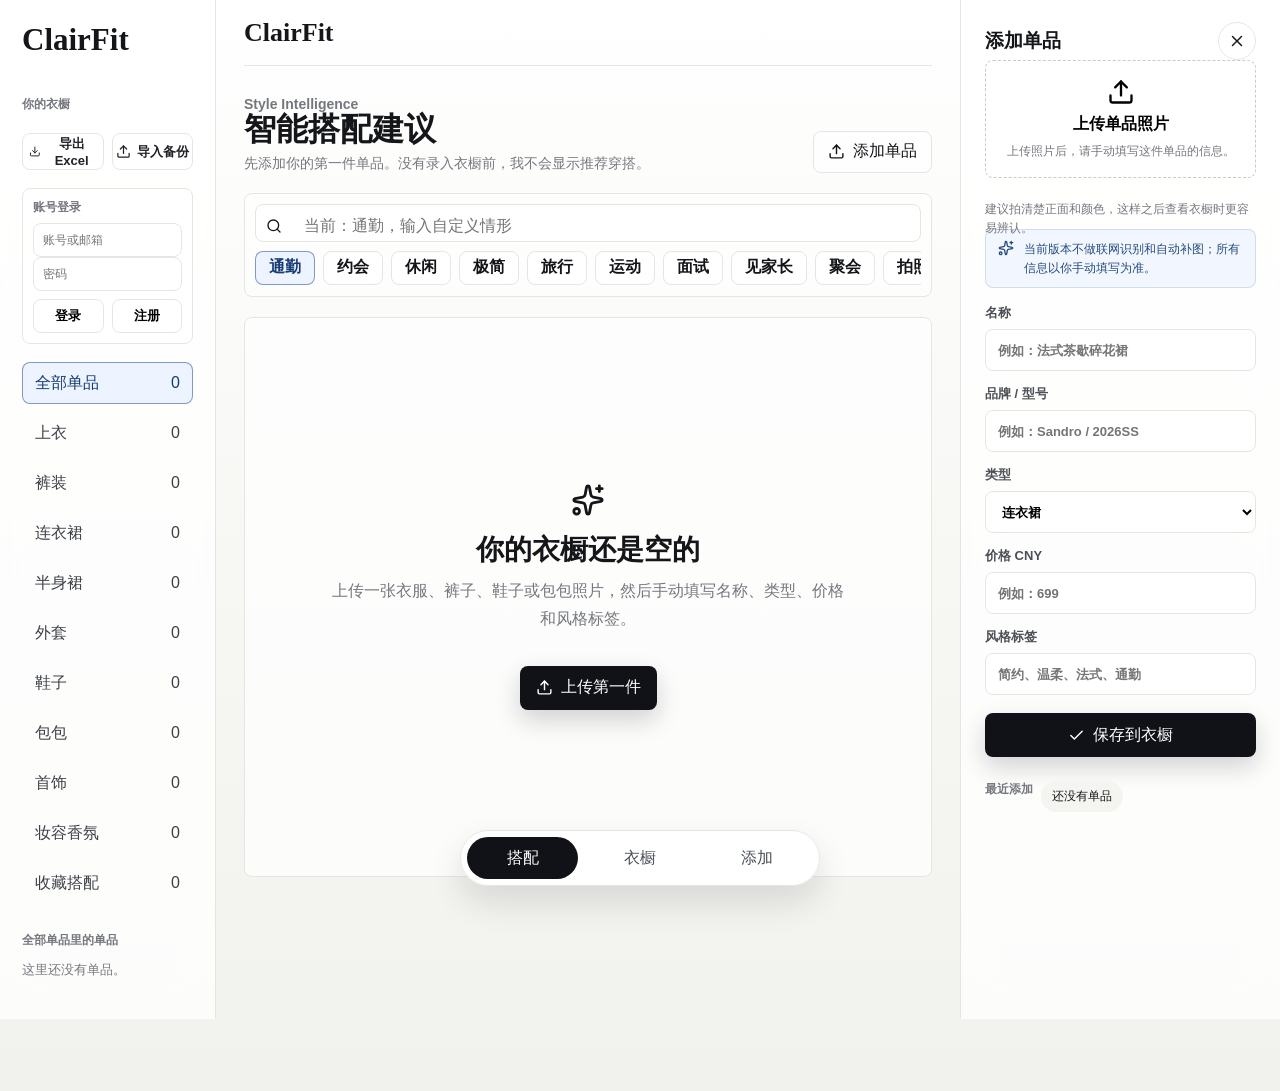
==== index.html @ d9476f13 "Add files via upload" ====
<!doctype html>
<html lang="zh-CN">
  <head>
    <meta charset="UTF-8" />
    <meta name="viewport" content="width=device-width, initial-scale=1.0" />
    <title>ClairFit</title>
    <meta name="theme-color" content="#f7f5ef" />
    <meta name="apple-mobile-web-app-capable" content="yes" />
    <meta name="apple-mobile-web-app-title" content="ClairFit" />
    <meta name="apple-mobile-web-app-status-bar-style" content="default" />
    <link rel="manifest" href="./manifest.webmanifest" />
    <link rel="icon" href="./icons/icon.svg" type="image/svg+xml" />
    <link rel="apple-touch-icon" href="./icons/icon-180.png" />
    <script type="module" crossorigin src="./assets/index-IvFGtrKN.js"></script>
    <link rel="stylesheet" crossorigin href="./assets/index-Bet22XBQ.css">
  </head>
  <body>
    <div id="root"></div>
  </body>
</html>
---- assets/index-Bet22XBQ.css ----
:root{color:#151619;background:#f7f7f5;font-family:-apple-system,BlinkMacSystemFont,SF Pro Display,Segoe UI,Microsoft YaHei,sans-serif;--line: #e6e6e1;--muted: #74777d;--soft: #f4f4f1;--ink: #141519;--green: #188f5a;--gold: #a4783f;--blue: #315f9f}*{box-sizing:border-box}body{margin:0;min-width:320px;min-height:100vh;-webkit-font-smoothing:antialiased}button,input,select{font:inherit}button{cursor:pointer}.app-shell{min-height:100vh;display:grid;grid-template-columns:216px minmax(720px,1fr) 320px;background:linear-gradient(180deg,#fff,#f7f7f4 52%,#f1f1ed);padding-bottom:72px}.app-shell.drawer-collapsed{grid-template-columns:216px minmax(720px,1fr) 320px}.mobile-nav{position:fixed;left:50%;bottom:14px;z-index:30;width:min(360px,calc(100vw - 24px));transform:translate(-50%);display:grid;grid-template-columns:repeat(3,1fr);gap:6px;padding:6px;border:1px solid var(--line);border-radius:999px;background:#ffffffeb;-webkit-backdrop-filter:blur(18px);backdrop-filter:blur(18px);box-shadow:0 16px 34px #1112181f}.mobile-nav button{height:42px;border:0;border-radius:999px;background:transparent;color:#4b515a}.mobile-nav button.active{background:#111218;color:#fff}.sidebar,.drawer{background:#ffffffc7;-webkit-backdrop-filter:blur(18px);backdrop-filter:blur(18px);border-color:var(--line);border-style:solid}.sidebar{border-width:0 1px 0 0;padding:22px 22px 24px}.drawer{border-width:0 0 0 1px;padding:22px 24px}.brand{font-family:Georgia,Times New Roman,serif;font-size:31px;font-weight:700;margin-bottom:38px}.compact-brand{margin-bottom:0;font-size:26px}section{margin-bottom:28px}.section-label,.eyebrow{color:var(--muted);font-size:12px;font-weight:700;letter-spacing:0;margin:0 0 12px}.preset-list,.filters,.closet-nav{display:grid;gap:8px}.preset,.filter-row,.category,.topnav,.toolbar button,.icon-button,.panel-title button,.lock-list button,.tabs button,.drawer-head button{border:1px solid var(--line);background:#ffffffb8;color:var(--ink)}.preset,.filter-row,.category{height:42px;border-radius:8px;padding:0 12px;display:flex;align-items:center;justify-content:space-between}.preset{justify-content:flex-start;gap:10px}.preset.active,.category.active{border-color:#315f9f99;background:#eef4ff;color:#173b72}.primary-action,.dark,.save-button{border:0;border-radius:8px;background:#111218;color:#fff;min-height:44px;padding:0 16px;display:inline-flex;align-items:center;justify-content:center;gap:8px;box-shadow:0 10px 24px #1112182e}.primary-action{width:100%;margin-top:12px}.ghost-action{height:40px;border:1px dashed #c7c9cd;border-radius:8px;background:#ffffff85;color:#4b515a}.category{border-color:transparent;background:transparent;color:#3d4147}.workspace{padding:0 28px 30px;overflow:hidden}.topbar{height:66px;display:flex;align-items:center;justify-content:space-between;border-bottom:1px solid var(--line)}.topbar.no-top-nav{justify-content:space-between}.topbar nav,.top-actions,.toolbar,.tag-row,.lock-list,.tabs{display:flex;align-items:center;gap:10px}.topnav{height:42px;padding:0 16px;border-radius:999px;display:inline-flex;align-items:center;gap:8px}.topnav.active{border-color:#1f2025;background:#1f2025;color:#fff}.icon-button,.drawer-head button{width:38px;height:38px;border-radius:50%;display:grid;place-items:center}.profile{width:34px;height:34px;border-radius:50%;background:linear-gradient(135deg,#101216,#785846);color:#fff;display:grid;place-items:center;font-weight:700}.title-row{display:flex;align-items:end;justify-content:space-between;gap:24px;padding:30px 0 20px}.title-row h1{font-size:32px;line-height:1.08;margin:0 0 8px}.title-row p{color:var(--muted);margin:0;font-size:14px}.empty-note{min-height:44px;margin:0 0 16px;padding:0 14px;border:1px solid rgba(49,95,159,.18);border-radius:8px;background:#f2f7ff;color:#254b7e;display:flex;align-items:center;gap:9px;font-size:14px}.empty-state{min-height:560px;margin:20px 0 0;border:1px solid var(--line);border-radius:8px;background:#ffffffbd;display:grid;place-items:center;align-content:center;text-align:center;padding:38px}.empty-state h2{margin:14px 0 8px;font-size:28px}.empty-state p{color:var(--muted);max-width:520px;line-height:1.7;margin:0}.empty-actions{display:flex;justify-content:center;gap:10px;margin-top:22px}.home-presets{margin:0 0 14px;border:1px solid var(--line);border-radius:8px;background:#ffffffad;padding:10px}.preset-picker{display:grid;gap:9px}.preset-search{height:38px;border:1px solid var(--line);border-radius:8px;background:#fff;display:grid;grid-template-columns:18px 1fr auto;align-items:center;gap:8px;padding:0 10px}.preset-search input{border:0;outline:0;min-width:0;font:inherit;background:transparent}.preset-search button{min-height:28px;border-radius:7px;padding:0 10px;color:#173b72;background:#eef4ff;border-color:#315f9f42}.preset-row{display:flex;gap:8px;overflow-x:auto;scrollbar-width:none;padding-bottom:1px}.preset-row::-webkit-scrollbar{display:none}.preset-chip{height:34px;flex:0 0 auto;border:1px solid var(--line);border-radius:8px;background:#ffffffe0;color:var(--ink);padding:0 13px;font-weight:700}.preset-chip.active{border-color:#315f9f99;background:#eef4ff;color:#173b72}.toolbar button,.panel-title button{min-height:42px;border-radius:8px;padding:0 14px;display:inline-flex;align-items:center;gap:8px}.hint-wrap{position:relative;display:inline-flex}.hint-wrap>span{position:absolute;left:50%;top:calc(100% + 8px);z-index:12;width:190px;transform:translate(-50%);border:1px solid var(--line);border-radius:8px;background:#fffffff5;box-shadow:0 16px 34px #1112181f;color:#4b515a;font-size:12px;line-height:1.45;padding:9px 10px;opacity:0;pointer-events:none;transition:opacity .16s ease}.hint-wrap:hover>span,.hint-wrap:focus-within>span{opacity:1}.button-tip{margin:10px 0 0;color:var(--muted);font-size:12px;line-height:1.55}.soft-active{border-color:#188f5a59!important;background:#ecf8f1!important;color:#1b6d46!important}.backup-actions{display:grid;grid-template-columns:1fr 1fr;gap:8px;margin-bottom:10px}.backup-actions button,.backup-actions label,.edit-action{min-height:36px;border:1px solid var(--line);border-radius:8px;background:#ffffffc7;display:inline-flex;align-items:center;justify-content:center;gap:6px;color:#202229;font-size:13px;font-weight:700}.backup-actions input{display:none}.backup-status{color:#1b6d46;font-size:12px;line-height:1.5;margin:0 0 10px}.cloud-sync{border:1px solid var(--line);border-radius:8px;background:#ffffffad;padding:10px;margin-bottom:10px}.cloud-sync p{color:var(--muted);font-size:12px;font-weight:700;margin:0 0 7px}.cloud-sync input{width:100%;min-width:0;height:34px;border:1px solid var(--line);border-radius:8px;background:#fff;padding:0 9px;font-size:12px}.cloud-sync div{display:grid;grid-template-columns:repeat(auto-fit,minmax(68px,1fr));gap:8px;margin-top:8px}.cloud-sync button{height:34px;border:1px solid var(--line);border-radius:8px;background:#fff;font-size:13px;font-weight:700}.compare-grid{display:grid;grid-template-columns:repeat(3,minmax(0,1fr));gap:16px;align-items:stretch}.mobile-outfit-stack{display:none}.outfit-card,.look-board,.weather-panel,.evidence-panel{border:1px solid var(--line);background:#ffffffb8;border-radius:8px}.outfit-card{padding:14px;min-height:0;transition:border-color .18s ease,transform .18s ease,box-shadow .18s ease}.outfit-card:hover{transform:translateY(-2px)}.outfit-card.selected{border-color:#188f5abf;box-shadow:0 22px 48px #188f5a1f}.card-head,.panel-title,.drawer-head,.metric>div{display:flex;justify-content:space-between;gap:12px}.card-head{align-items:flex-start}.rank{width:28px;height:28px;border-radius:50%;display:grid;place-items:center;background:#202229;color:#fff;font-weight:700}.card-head strong{display:block;font-size:15px}.card-head p,.score span,.metric span,.weather-items span,.evidence-list p,.upload-box span{color:var(--muted);font-size:12px}.score{text-align:right}.score b{color:var(--green);font-size:26px;display:block}.generated-look{min-height:214px;margin:14px 0;border-radius:8px;background:#fafaf8;display:grid;gap:8px;padding:8px}.generated-look.count-3{grid-template-columns:repeat(3,minmax(0,1fr))}.generated-look.count-4{grid-template-columns:repeat(2,minmax(0,1fr))}.generated-look.count-5{grid-template-columns:repeat(5,minmax(0,1fr));min-height:178px}.look-piece{min-width:0;border:0;background:#fff;border-radius:8px;padding:0;overflow:hidden;display:grid;grid-template-rows:1fr 28px;box-shadow:inset 0 0 0 1px #14161c0f}.look-image{min-height:0;display:grid;place-items:center}.look-image img{width:100%;height:100%;min-height:122px;object-fit:cover;margin:0}.look-name{min-width:0;display:block;padding:6px 7px 0;overflow:hidden;text-overflow:ellipsis;white-space:nowrap;font-size:11px;text-align:center;color:#4d5056}.compare-note{min-height:42px;display:-webkit-box;-webkit-line-clamp:2;-webkit-box-orient:vertical;overflow:hidden;color:var(--muted);font-size:12px;line-height:1.55;margin:0 0 10px}.outfit-total{color:#8f6b33;font-size:13px;font-weight:700;margin:-2px 0 10px}.missing-items,.logic-note{color:#777b82;font-size:12px;line-height:1.55;margin:-4px 0 10px}.missing-items{color:#9a5b21}.lock-list{flex-wrap:wrap}.lock-list button{height:28px;border-radius:999px;padding:0 9px;display:inline-flex;align-items:center;gap:5px;font-size:12px}.lock-list button.locked{color:#1b6d46;border-color:#188f5a59;background:#ecf8f1}.item-modal{position:fixed;top:0;right:0;bottom:0;left:0;z-index:60;display:grid;place-items:center;padding:18px;background:#14151957;-webkit-backdrop-filter:blur(12px);backdrop-filter:blur(12px)}.item-modal-card{position:relative;width:min(390px,100%);border:1px solid var(--line);border-radius:12px;background:#fffffff5;box-shadow:0 24px 60px #11121833;padding:16px}.modal-close{position:absolute;right:12px;top:10px;width:32px;height:32px;border:0;background:#f4f4f1e6;border-radius:50%;font-size:22px}.item-modal-card>img,.item-modal-card .detail-placeholder{width:100%;aspect-ratio:1.25 / 1;object-fit:cover;border-radius:8px;background:#f5f5f2}.item-modal-card h2{margin:12px 0}.analysis-grid{display:grid;grid-template-columns:minmax(0,1.6fr) minmax(230px,.8fr);gap:16px;margin-top:16px}.look-board,.weather-panel,.evidence-panel{padding:18px}.panel-title{align-items:flex-start}.panel-title.compact{align-items:center}.panel-title h2,.drawer h2{margin:0;font-size:19px}.panel-title p{color:var(--muted);max-width:680px;margin:8px 0 0;line-height:1.6}.panel-title>span{color:var(--gold);font-size:22px;font-weight:800}.tag-row{margin:16px 0;flex-wrap:wrap}.tag-row span,.saved span{background:var(--soft);border-radius:999px;padding:7px 11px;font-size:12px}.metrics{display:grid;grid-template-columns:repeat(2,minmax(0,1fr));gap:14px 24px}.metric b{color:var(--green)}progress{width:100%;height:7px;border:0;border-radius:999px;overflow:hidden}progress::-webkit-progress-bar{background:#ededeb}progress::-webkit-progress-value{background:linear-gradient(90deg,var(--green),#72c17c)}.weather-items{display:grid;gap:14px;margin-top:18px}.weather-items div{display:grid;grid-template-columns:38px 1fr;gap:5px 12px;align-items:center}.weather-items svg{grid-row:span 2}.drawer-head{align-items:center}.tabs{margin:22px 0;border-bottom:1px solid var(--line)}.tabs button{height:40px;border:0;border-bottom:2px solid transparent;background:transparent}.tabs .active{border-bottom-color:#111218;font-weight:700}.upload-box{width:100%;min-height:118px;border:1px dashed #c9cacd;border-radius:8px;background:#ffffff80;display:grid;place-items:center;gap:6px;padding:16px;margin-bottom:22px}.upload-box img{width:100%;max-height:132px;object-fit:cover;border-radius:8px}.file-input{display:none}.photo-tip{border:1px solid rgba(49,95,159,.18);border-radius:8px;background:#f2f7ff;color:#254b7e;display:grid;grid-template-columns:18px 1fr;gap:8px;padding:10px 12px;font-size:12px;line-height:1.55;margin:-8px 0 16px}.storage-warning{border:1px solid rgba(176,88,35,.22);border-radius:8px;background:#fff5ebdb;color:#8a4b18;font-size:12px;line-height:1.55;margin:-8px 0 16px;padding:10px 12px}form{display:grid;gap:14px}label{display:grid;gap:7px;color:#4d5056;font-size:13px;font-weight:700}input,select{height:42px;border:1px solid var(--line);border-radius:8px;background:#fff;padding:0 12px;outline:none}input:focus,select:focus{border-color:#315f9f8c;box-shadow:0 0 0 3px #315f9f14}.save-button{width:100%;margin-top:4px}.saved{margin-top:24px;display:flex;flex-wrap:wrap;gap:8px}.closet-preview{display:flex;flex-wrap:wrap;gap:8px}.closet-preview .section-label{flex-basis:100%}.closet-preview span{background:var(--soft);border-radius:999px;padding:7px 11px;font-size:12px}.closet-browser{margin-bottom:16px}.closet-items{display:grid;gap:8px}.closet-item{min-height:54px;border:1px solid var(--line);border-radius:8px;background:#ffffffa8;padding:7px;display:grid;grid-template-columns:40px 1fr;align-items:center;gap:9px;text-align:left;color:var(--ink)}.closet-item.active{border-color:#315f9f8c;background:#eef4ff;color:#173b72}.closet-item img,.item-placeholder{width:40px;height:40px;border-radius:8px}.closet-item img{object-fit:cover}.item-placeholder{display:grid;place-items:center;background:var(--soft);font-weight:700}.item-detail{border:1px solid var(--line);border-radius:8px;background:#ffffffb8;padding:12px}.item-detail img,.detail-placeholder{width:100%;aspect-ratio:1 / .72;border-radius:8px;object-fit:cover;background:var(--soft)}.favorite-preview{width:100%;min-height:150px;border-radius:8px;background:#fafaf8;display:grid;grid-template-columns:repeat(2,minmax(0,1fr));gap:8px;padding:8px}.favorite-preview img{width:100%;height:68px;aspect-ratio:auto;object-fit:cover;margin:0}.favorite-preview span{min-height:58px;border:1px solid var(--line);border-radius:8px;display:grid;place-items:center;padding:8px;text-align:center;color:#4d5056;font-size:12px}.outfit-detail dd{word-break:break-word}.detail-placeholder{display:grid;place-items:center;color:var(--muted)}.item-detail h2{margin:12px 0 10px;font-size:18px}.item-detail dl{display:grid;gap:9px;margin:0}.item-detail div{display:grid;gap:3px}.item-detail dt{color:var(--muted);font-size:12px}.item-detail dd{margin:0;color:var(--ink);font-size:13px;line-height:1.45}.danger-action{width:100%;min-height:40px;margin-top:14px;border:1px solid rgba(185,53,53,.22);border-radius:8px;background:#fff5f5;color:#9d2f2f;display:inline-flex;align-items:center;justify-content:center;gap:7px}.muted-copy{color:var(--muted);margin:0;font-size:13px}.floating-add{position:fixed;right:22px;bottom:22px;z-index:20;border:0;border-radius:999px;min-height:46px;padding:0 18px;background:#111218;color:#fff;display:inline-flex;align-items:center;gap:8px;box-shadow:0 16px 34px #11121838}@media(max-width:1180px){.app-shell{grid-template-columns:190px minmax(620px,1fr)}.drawer{grid-column:1 / -1;border-width:1px 0 0;display:grid;grid-template-columns:1fr 1fr;gap:18px 28px}}@media(max-width:820px){.app-shell{display:block;min-height:100vh;padding-bottom:78px}.sidebar,.workspace,.drawer{padding:18px}.mobile-panel{display:none}.mobile-panel.mobile-active{display:block}.brand{margin-bottom:22px}.compact-brand{font-size:25px;margin-bottom:0}.topbar,.title-row,.analysis-grid{display:block}.toolbar,.topbar nav,.top-actions{flex-wrap:wrap;margin-top:12px}.metrics,.evidence-list{grid-template-columns:1fr}.topbar{height:52px}.title-row{padding:16px 0 12px}.title-row h1{font-size:26px}.toolbar{gap:8px}.toolbar button{min-height:38px;padding:0 11px}.home-presets{padding:12px;margin-bottom:12px}.preset-search{height:42px;border-radius:999px}.preset-row{margin:0 -2px}.preset-chip{height:32px;border-radius:999px;font-size:13px}.compare-grid{display:none}.mobile-outfit-stack{position:relative;display:block;margin:8px 0 12px}.mobile-outfit-stack .outfit-card{position:relative;z-index:3;min-width:0}.stack-shadow{position:absolute;left:14px;right:14px;height:100%;border:1px solid var(--line);border-radius:8px;background:#ffffffa8}.stack-shadow-one{z-index:2;top:8px;transform:scale(.97)}.stack-shadow-two{z-index:1;top:16px;transform:scale(.94)}.generated-look{height:150px}.generated-look img{height:63px}.analysis-grid{margin-top:10px}.look-board{padding:14px}.weather-panel,.panel-title p{display:none}.tag-row{margin:10px 0}.metrics{gap:9px}.empty-state{min-height:300px;padding:18px;align-content:center}.empty-state h2{font-size:23px;margin:10px 0 6px}.empty-state p{display:-webkit-box;-webkit-line-clamp:3;-webkit-box-orient:vertical;overflow:hidden;line-height:1.55}.empty-actions{width:100%;display:flex;justify-content:center;margin-top:16px}.empty-actions .primary-action{width:min(210px,100%);min-width:0;white-space:nowrap;justify-content:center}.weather-panel,.evidence-panel{margin-top:14px}.drawer{border-width:0;min-height:calc(100vh - 78px)}.mobile-nav{position:fixed;left:12px;right:12px;bottom:12px;width:auto;transform:none}.floating-add{display:none}}
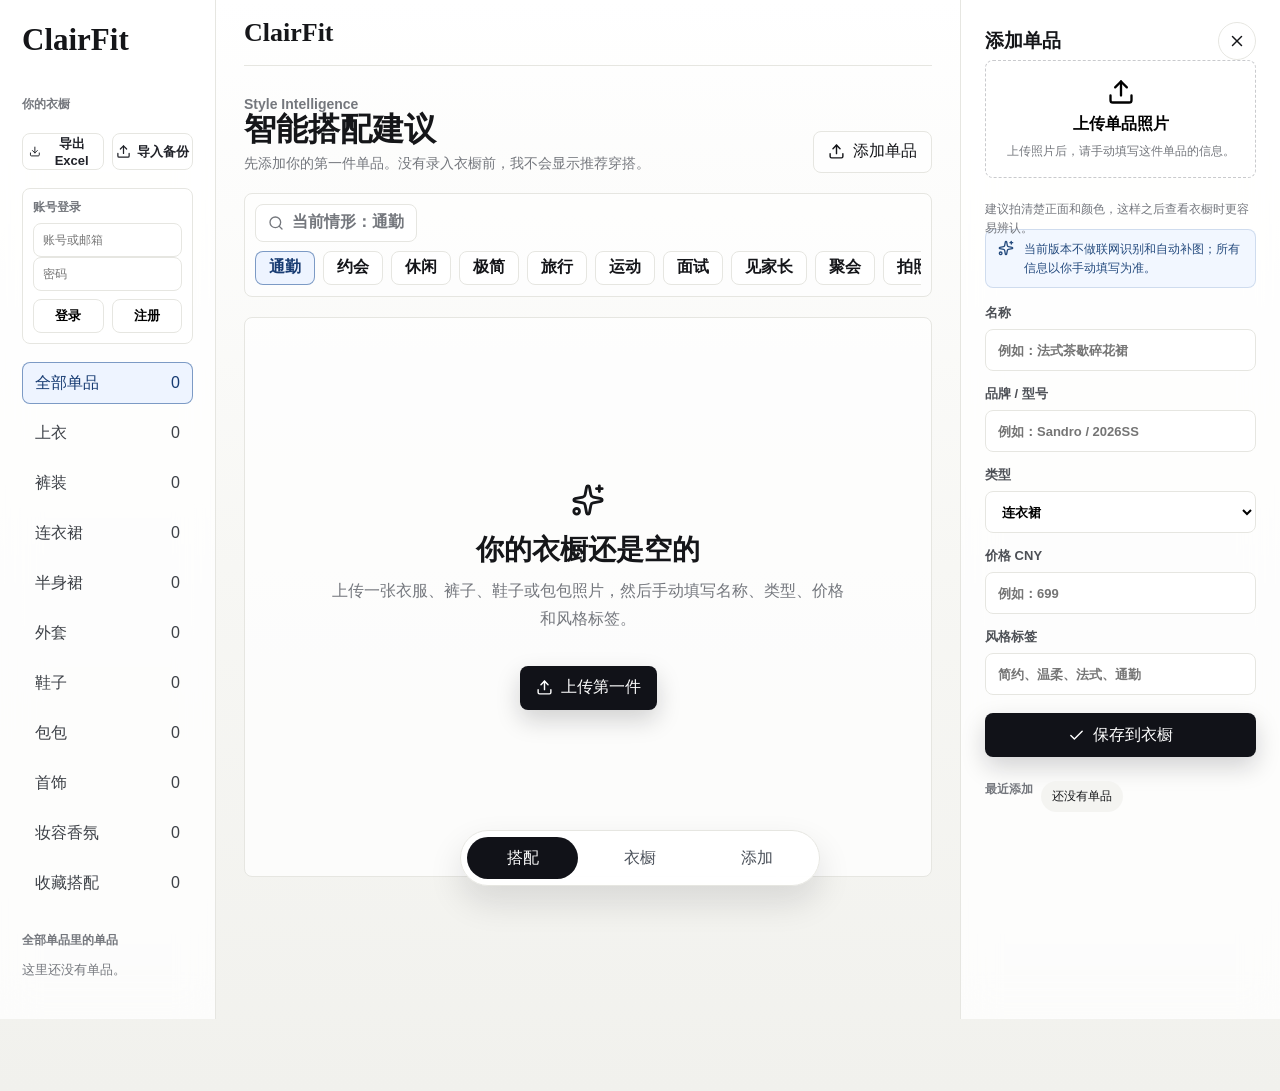
==== commit 4887260c: "Add files via upload" ====
--- a/index.html
+++ b/index.html
@@ -11,8 +11,8 @@
     <link rel="manifest" href="./manifest.webmanifest" />
     <link rel="icon" href="./icons/icon.svg" type="image/svg+xml" />
     <link rel="apple-touch-icon" href="./icons/icon-180.png" />
-    <script type="module" crossorigin src="./assets/index-IvFGtrKN.js"></script>
-    <link rel="stylesheet" crossorigin href="./assets/index-Bet22XBQ.css">
+    <script type="module" crossorigin src="./assets/index-DW06o4tp.js"></script>
+    <link rel="stylesheet" crossorigin href="./assets/index-BBB519dL.css">
   </head>
   <body>
     <div id="root"></div>
--- a/assets/index-BBB519dL.css
+++ b/assets/index-BBB519dL.css
@@ -0,0 +1 @@
+:root{color:#151619;background:#f7f7f5;font-family:-apple-system,BlinkMacSystemFont,SF Pro Display,Segoe UI,Microsoft YaHei,sans-serif;--line: #e6e6e1;--muted: #74777d;--soft: #f4f4f1;--ink: #141519;--green: #188f5a;--gold: #a4783f;--blue: #315f9f}*{box-sizing:border-box}body{margin:0;min-width:320px;min-height:100vh;-webkit-font-smoothing:antialiased}button,input,select{font:inherit}button{cursor:pointer}.app-shell{min-height:100vh;display:grid;grid-template-columns:216px minmax(720px,1fr) 320px;background:linear-gradient(180deg,#fff,#f7f7f4 52%,#f1f1ed);padding-bottom:72px}.app-shell.drawer-collapsed{grid-template-columns:216px minmax(720px,1fr) 320px}.mobile-nav{position:fixed;left:50%;bottom:14px;z-index:30;width:min(360px,calc(100vw - 24px));transform:translate(-50%);display:grid;grid-template-columns:repeat(3,1fr);gap:6px;padding:6px;border:1px solid var(--line);border-radius:999px;background:#ffffffeb;-webkit-backdrop-filter:blur(18px);backdrop-filter:blur(18px);box-shadow:0 16px 34px #1112181f}.mobile-nav button{height:42px;border:0;border-radius:999px;background:transparent;color:#4b515a}.mobile-nav button.active{background:#111218;color:#fff}.sidebar,.drawer{background:#ffffffc7;-webkit-backdrop-filter:blur(18px);backdrop-filter:blur(18px);border-color:var(--line);border-style:solid}.sidebar{border-width:0 1px 0 0;padding:22px 22px 24px}.drawer{border-width:0 0 0 1px;padding:22px 24px}.brand{font-family:Georgia,Times New Roman,serif;font-size:31px;font-weight:700;margin-bottom:38px}.compact-brand{margin-bottom:0;font-size:26px}section{margin-bottom:28px}.section-label,.eyebrow{color:var(--muted);font-size:12px;font-weight:700;letter-spacing:0;margin:0 0 12px}.preset-list,.filters,.closet-nav{display:grid;gap:8px}.preset,.filter-row,.category,.topnav,.toolbar button,.icon-button,.panel-title button,.lock-list button,.tabs button,.drawer-head button{border:1px solid var(--line);background:#ffffffb8;color:var(--ink)}.preset,.filter-row,.category{height:42px;border-radius:8px;padding:0 12px;display:flex;align-items:center;justify-content:space-between}.preset{justify-content:flex-start;gap:10px}.preset.active,.category.active{border-color:#315f9f99;background:#eef4ff;color:#173b72}.primary-action,.dark,.save-button{border:0;border-radius:8px;background:#111218;color:#fff;min-height:44px;padding:0 16px;display:inline-flex;align-items:center;justify-content:center;gap:8px;box-shadow:0 10px 24px #1112182e}.primary-action{width:100%;margin-top:12px}.ghost-action{height:40px;border:1px dashed #c7c9cd;border-radius:8px;background:#ffffff85;color:#4b515a}.category{border-color:transparent;background:transparent;color:#3d4147}.workspace{padding:0 28px 30px;overflow:hidden}.topbar{height:66px;display:flex;align-items:center;justify-content:space-between;border-bottom:1px solid var(--line)}.topbar.no-top-nav{justify-content:space-between}.topbar nav,.top-actions,.toolbar,.tag-row,.lock-list,.tabs{display:flex;align-items:center;gap:10px}.topnav{height:42px;padding:0 16px;border-radius:999px;display:inline-flex;align-items:center;gap:8px}.topnav.active{border-color:#1f2025;background:#1f2025;color:#fff}.icon-button,.drawer-head button{width:38px;height:38px;border-radius:50%;display:grid;place-items:center}.profile{width:34px;height:34px;border-radius:50%;background:linear-gradient(135deg,#101216,#785846);color:#fff;display:grid;place-items:center;font-weight:700}.title-row{display:flex;align-items:end;justify-content:space-between;gap:24px;padding:30px 0 20px}.title-row h1{font-size:32px;line-height:1.08;margin:0 0 8px}.title-row p{color:var(--muted);margin:0;font-size:14px}.empty-note{min-height:44px;margin:0 0 16px;padding:0 14px;border:1px solid rgba(49,95,159,.18);border-radius:8px;background:#f2f7ff;color:#254b7e;display:flex;align-items:center;gap:9px;font-size:14px}.empty-state{min-height:560px;margin:20px 0 0;border:1px solid var(--line);border-radius:8px;background:#ffffffbd;display:grid;place-items:center;align-content:center;text-align:center;padding:38px}.empty-state h2{margin:14px 0 8px;font-size:28px}.empty-state p{color:var(--muted);max-width:520px;line-height:1.7;margin:0}.empty-actions{display:flex;justify-content:center;gap:10px;margin-top:22px}.home-presets{margin:0 0 14px;border:1px solid var(--line);border-radius:8px;background:#ffffffad;padding:10px}.preset-picker{display:grid;gap:9px}.preset-search{height:38px;border:1px solid var(--line);border-radius:8px;background:#fff;display:grid;grid-template-columns:18px 1fr auto;align-items:center;gap:8px;padding:0 10px}.preset-search input{border:0;outline:0;min-width:0;font:inherit;background:transparent}.preset-search button{min-height:28px;border-radius:7px;padding:0 10px;color:#173b72;background:#eef4ff;border-color:#315f9f42}.preset-summary{height:38px;border:1px solid var(--line);border-radius:8px;background:#fff;display:inline-flex;align-items:center;gap:8px;padding:0 12px;color:var(--muted);font-weight:700;width:fit-content}.preset-row{display:flex;gap:8px;overflow-x:auto;scrollbar-width:none;padding-bottom:1px}.preset-row::-webkit-scrollbar{display:none}.preset-chip{height:34px;flex:0 0 auto;border:1px solid var(--line);border-radius:8px;background:#ffffffe0;color:var(--ink);padding:0 13px;font-weight:700}.preset-chip.active{border-color:#315f9f99;background:#eef4ff;color:#173b72}.addon-picker{margin:0 0 14px;border:1px solid rgba(31,36,43,.1);border-radius:8px;background:#ffffffc2;padding:12px;display:grid;grid-template-columns:minmax(180px,1fr) auto;align-items:center;gap:12px}.addon-picker strong{display:block;font-size:15px}.addon-picker span{color:var(--muted);font-size:13px}.addon-row{display:flex;gap:8px;flex-wrap:wrap;justify-content:flex-end}.addon-chip{min-height:34px;border:1px solid var(--line);border-radius:999px;background:#fff;color:var(--ink);padding:0 13px;font-weight:700}.addon-chip.active{border-color:#1f85567a;background:#eef9f3;color:#16633d}.toolbar button,.panel-title button{min-height:42px;border-radius:8px;padding:0 14px;display:inline-flex;align-items:center;gap:8px}.hint-wrap{position:relative;display:inline-flex}.hint-wrap>span{position:absolute;left:50%;top:calc(100% + 8px);z-index:12;width:190px;transform:translate(-50%);border:1px solid var(--line);border-radius:8px;background:#fffffff5;box-shadow:0 16px 34px #1112181f;color:#4b515a;font-size:12px;line-height:1.45;padding:9px 10px;opacity:0;pointer-events:none;transition:opacity .16s ease}.hint-wrap:hover>span,.hint-wrap:focus-within>span{opacity:1}.button-tip{margin:10px 0 0;color:var(--muted);font-size:12px;line-height:1.55}.soft-active{border-color:#188f5a59!important;background:#ecf8f1!important;color:#1b6d46!important}.backup-actions{display:grid;grid-template-columns:1fr 1fr;gap:8px;margin-bottom:10px}.backup-actions button,.backup-actions label,.edit-action{min-height:36px;border:1px solid var(--line);border-radius:8px;background:#ffffffc7;display:inline-flex;align-items:center;justify-content:center;gap:6px;color:#202229;font-size:13px;font-weight:700}.backup-actions input{display:none}.backup-status{color:#1b6d46;font-size:12px;line-height:1.5;margin:0 0 10px}.cloud-sync{border:1px solid var(--line);border-radius:8px;background:#ffffffad;padding:10px;margin-bottom:10px}.cloud-sync p{color:var(--muted);font-size:12px;font-weight:700;margin:0 0 7px}.cloud-sync input{width:100%;min-width:0;height:34px;border:1px solid var(--line);border-radius:8px;background:#fff;padding:0 9px;font-size:12px}.cloud-sync div{display:grid;grid-template-columns:repeat(auto-fit,minmax(68px,1fr));gap:8px;margin-top:8px}.cloud-sync button{height:34px;border:1px solid var(--line);border-radius:8px;background:#fff;font-size:13px;font-weight:700}.compare-grid{display:grid;grid-template-columns:repeat(3,minmax(0,1fr));gap:16px;align-items:stretch}.mobile-outfit-stack{display:none}.outfit-card,.look-board,.weather-panel,.evidence-panel{border:1px solid var(--line);background:#ffffffb8;border-radius:8px}.outfit-card{padding:14px;min-height:0;transition:border-color .18s ease,transform .18s ease,box-shadow .18s ease}.outfit-card:hover{transform:translateY(-2px)}.outfit-card.selected{border-color:#188f5abf;box-shadow:0 22px 48px #188f5a1f}.card-head,.panel-title,.drawer-head,.metric>div{display:flex;justify-content:space-between;gap:12px}.card-head{align-items:flex-start}.rank{width:28px;height:28px;border-radius:50%;display:grid;place-items:center;background:#202229;color:#fff;font-weight:700}.card-head strong{display:block;font-size:15px}.card-head p,.score span,.metric span,.weather-items span,.evidence-list p,.upload-box span{color:var(--muted);font-size:12px}.score{text-align:right}.score b{color:var(--green);font-size:26px;display:block}.generated-look{min-height:260px;margin:14px 0;border-radius:8px;background:#fafaf8;display:grid;grid-template-columns:minmax(0,1fr);gap:10px;padding:10px}.stacked-look.has-addons{grid-template-columns:minmax(0,1fr) 74px}.body-stack{display:grid;grid-template-rows:94px 94px 54px;gap:7px;align-items:stretch}.has-dress .body-stack{grid-template-rows:148px 40px 54px}.addon-stack{display:grid;gap:7px;align-content:center}.look-piece{min-width:0;border:0;background:#fff;border-radius:8px;padding:0;overflow:hidden;display:grid;grid-template-rows:minmax(0,1fr) 24px;box-shadow:inset 0 0 0 1px #14161c0f}.ghost-piece{opacity:0;pointer-events:none}.look-image{min-height:0;display:grid;place-items:center}.look-image img{width:auto;height:100%;max-width:100%;min-height:0;object-fit:contain;margin:0}.shoe-piece .look-image img{max-width:86%}.addon-piece{min-height:62px}.addon-piece .look-image img{max-width:88%}.look-name{min-width:0;display:block;padding:6px 7px 0;overflow:hidden;text-overflow:ellipsis;white-space:nowrap;font-size:11px;text-align:center;color:#4d5056}.compare-note{min-height:42px;display:-webkit-box;-webkit-line-clamp:2;-webkit-box-orient:vertical;overflow:hidden;color:var(--muted);font-size:12px;line-height:1.55;margin:0 0 10px}.outfit-total{color:#8f6b33;font-size:13px;font-weight:700;margin:-2px 0 10px}.missing-items,.logic-note{color:#777b82;font-size:12px;line-height:1.55;margin:-4px 0 10px}.missing-items{color:#9a5b21}.lock-list{flex-wrap:wrap}.lock-list button{height:28px;border-radius:999px;padding:0 9px;display:inline-flex;align-items:center;gap:5px;font-size:12px}.lock-list button.locked{color:#1b6d46;border-color:#188f5a59;background:#ecf8f1}.item-modal{position:fixed;top:0;right:0;bottom:0;left:0;z-index:60;display:grid;place-items:center;padding:18px;background:#14151957;-webkit-backdrop-filter:blur(12px);backdrop-filter:blur(12px)}.item-modal-card{position:relative;width:min(390px,100%);border:1px solid var(--line);border-radius:12px;background:#fffffff5;box-shadow:0 24px 60px #11121833;padding:16px}.modal-close{position:absolute;right:12px;top:10px;width:32px;height:32px;border:0;background:#f4f4f1e6;border-radius:50%;font-size:22px}.item-modal-card>img,.item-modal-card .detail-placeholder{width:100%;aspect-ratio:1.25 / 1;object-fit:cover;border-radius:8px;background:#f5f5f2}.item-modal-card h2{margin:12px 0}.analysis-grid{display:grid;grid-template-columns:minmax(0,1.6fr) minmax(230px,.8fr);gap:16px;margin-top:16px}.look-board,.weather-panel,.evidence-panel{padding:18px}.panel-title{align-items:flex-start}.panel-title.compact{align-items:center}.panel-title h2,.drawer h2{margin:0;font-size:19px}.panel-title p{color:var(--muted);max-width:680px;margin:8px 0 0;line-height:1.6}.panel-title>span{color:var(--gold);font-size:22px;font-weight:800}.tag-row{margin:16px 0;flex-wrap:wrap}.tag-row span,.saved span{background:var(--soft);border-radius:999px;padding:7px 11px;font-size:12px}.metrics{display:grid;grid-template-columns:repeat(2,minmax(0,1fr));gap:14px 24px}.metric b{color:var(--green)}progress{width:100%;height:7px;border:0;border-radius:999px;overflow:hidden}progress::-webkit-progress-bar{background:#ededeb}progress::-webkit-progress-value{background:linear-gradient(90deg,var(--green),#72c17c)}.weather-items{display:grid;gap:14px;margin-top:18px}.weather-items div{display:grid;grid-template-columns:38px 1fr;gap:5px 12px;align-items:center}.weather-items svg{grid-row:span 2}.drawer-head{align-items:center}.tabs{margin:22px 0;border-bottom:1px solid var(--line)}.tabs button{height:40px;border:0;border-bottom:2px solid transparent;background:transparent}.tabs .active{border-bottom-color:#111218;font-weight:700}.upload-box{width:100%;min-height:118px;border:1px dashed #c9cacd;border-radius:8px;background:#ffffff80;display:grid;place-items:center;gap:6px;padding:16px;margin-bottom:22px}.upload-box img{width:100%;max-height:132px;object-fit:cover;border-radius:8px}.file-input{display:none}.photo-tip{border:1px solid rgba(49,95,159,.18);border-radius:8px;background:#f2f7ff;color:#254b7e;display:grid;grid-template-columns:18px 1fr;gap:8px;padding:10px 12px;font-size:12px;line-height:1.55;margin:-8px 0 16px}.storage-warning{border:1px solid rgba(176,88,35,.22);border-radius:8px;background:#fff5ebdb;color:#8a4b18;font-size:12px;line-height:1.55;margin:-8px 0 16px;padding:10px 12px}form{display:grid;gap:14px}label{display:grid;gap:7px;color:#4d5056;font-size:13px;font-weight:700}input,select{height:42px;border:1px solid var(--line);border-radius:8px;background:#fff;padding:0 12px;outline:none}input:focus,select:focus{border-color:#315f9f8c;box-shadow:0 0 0 3px #315f9f14}.save-button{width:100%;margin-top:4px}.saved{margin-top:24px;display:flex;flex-wrap:wrap;gap:8px}.closet-preview{display:flex;flex-wrap:wrap;gap:8px}.closet-preview .section-label{flex-basis:100%}.closet-preview span{background:var(--soft);border-radius:999px;padding:7px 11px;font-size:12px}.closet-browser{margin-bottom:16px}.closet-items{display:grid;gap:8px}.closet-item{min-height:54px;border:1px solid var(--line);border-radius:8px;background:#ffffffa8;padding:7px;display:grid;grid-template-columns:40px 1fr;align-items:center;gap:9px;text-align:left;color:var(--ink)}.closet-item.active{border-color:#315f9f8c;background:#eef4ff;color:#173b72}.closet-item img,.item-placeholder{width:40px;height:40px;border-radius:8px}.closet-item img{object-fit:cover}.item-placeholder{display:grid;place-items:center;background:var(--soft);font-weight:700}.item-detail{border:1px solid var(--line);border-radius:8px;background:#ffffffb8;padding:12px}.item-detail img,.detail-placeholder{width:100%;aspect-ratio:1 / .72;border-radius:8px;object-fit:cover;background:var(--soft)}.favorite-preview{width:100%;min-height:150px;border-radius:8px;background:#fafaf8;display:grid;grid-template-columns:repeat(2,minmax(0,1fr));gap:8px;padding:8px}.favorite-preview img{width:100%;height:68px;aspect-ratio:auto;object-fit:cover;margin:0}.favorite-preview span{min-height:58px;border:1px solid var(--line);border-radius:8px;display:grid;place-items:center;padding:8px;text-align:center;color:#4d5056;font-size:12px}.outfit-detail dd{word-break:break-word}.detail-placeholder{display:grid;place-items:center;color:var(--muted)}.item-detail h2{margin:12px 0 10px;font-size:18px}.item-detail dl{display:grid;gap:9px;margin:0}.item-detail div{display:grid;gap:3px}.item-detail dt{color:var(--muted);font-size:12px}.item-detail dd{margin:0;color:var(--ink);font-size:13px;line-height:1.45}.danger-action{width:100%;min-height:40px;margin-top:14px;border:1px solid rgba(185,53,53,.22);border-radius:8px;background:#fff5f5;color:#9d2f2f;display:inline-flex;align-items:center;justify-content:center;gap:7px}.muted-copy{color:var(--muted);margin:0;font-size:13px}.floating-add{position:fixed;right:22px;bottom:22px;z-index:20;border:0;border-radius:999px;min-height:46px;padding:0 18px;background:#111218;color:#fff;display:inline-flex;align-items:center;gap:8px;box-shadow:0 16px 34px #11121838}@media(max-width:1180px){.app-shell{grid-template-columns:190px minmax(620px,1fr)}.drawer{grid-column:1 / -1;border-width:1px 0 0;display:grid;grid-template-columns:1fr 1fr;gap:18px 28px}}@media(max-width:820px){.app-shell{display:block;min-height:100vh;padding-bottom:78px}.sidebar,.workspace,.drawer{padding:18px}.mobile-panel{display:none}.mobile-panel.mobile-active{display:block}.brand{margin-bottom:22px}.compact-brand{font-size:25px;margin-bottom:0}.topbar,.title-row,.analysis-grid{display:block}.toolbar,.topbar nav,.top-actions{flex-wrap:wrap;margin-top:12px}.metrics,.evidence-list{grid-template-columns:1fr}.topbar{height:52px}.title-row{padding:16px 0 12px}.title-row h1{font-size:26px}.toolbar{gap:8px}.toolbar button{min-height:38px;padding:0 11px}.home-presets{padding:12px;margin-bottom:12px}.preset-search{height:42px;border-radius:999px}.preset-summary{height:36px;border-radius:999px;max-width:100%}.preset-row{margin:0 -2px}.preset-chip{height:32px;border-radius:999px;font-size:13px}.addon-picker{grid-template-columns:1fr;padding:11px;gap:10px}.addon-row{justify-content:flex-start;flex-wrap:nowrap;overflow-x:auto;scrollbar-width:none}.addon-row::-webkit-scrollbar{display:none}.addon-chip{flex:0 0 auto;min-height:32px;font-size:13px}.compare-grid{display:none}.mobile-outfit-stack{position:relative;display:block;margin:8px 0 12px}.mobile-outfit-stack .outfit-card{position:relative;z-index:3;min-width:0}.stack-shadow{position:absolute;left:14px;right:14px;height:100%;border:1px solid var(--line);border-radius:8px;background:#ffffffa8}.stack-shadow-one{z-index:2;top:8px;transform:scale(.97)}.stack-shadow-two{z-index:1;top:16px;transform:scale(.94)}.generated-look{min-height:292px}.stacked-look.has-addons{grid-template-columns:minmax(0,1fr) 62px}.body-stack{grid-template-rows:106px 106px 58px}.has-dress .body-stack{grid-template-rows:172px 40px 58px}.analysis-grid{margin-top:10px}.look-board{padding:14px}.weather-panel,.panel-title p{display:none}.tag-row{margin:10px 0}.metrics{gap:9px}.empty-state{min-height:300px;padding:18px;align-content:center}.empty-state h2{font-size:23px;margin:10px 0 6px}.empty-state p{display:-webkit-box;-webkit-line-clamp:3;-webkit-box-orient:vertical;overflow:hidden;line-height:1.55}.empty-actions{width:100%;display:flex;justify-content:center;margin-top:16px}.empty-actions .primary-action{width:min(210px,100%);min-width:0;white-space:nowrap;justify-content:center}.weather-panel,.evidence-panel{margin-top:14px}.drawer{border-width:0;min-height:calc(100vh - 78px)}.mobile-nav{position:fixed;left:12px;right:12px;bottom:12px;width:auto;transform:none}.floating-add{display:none}}
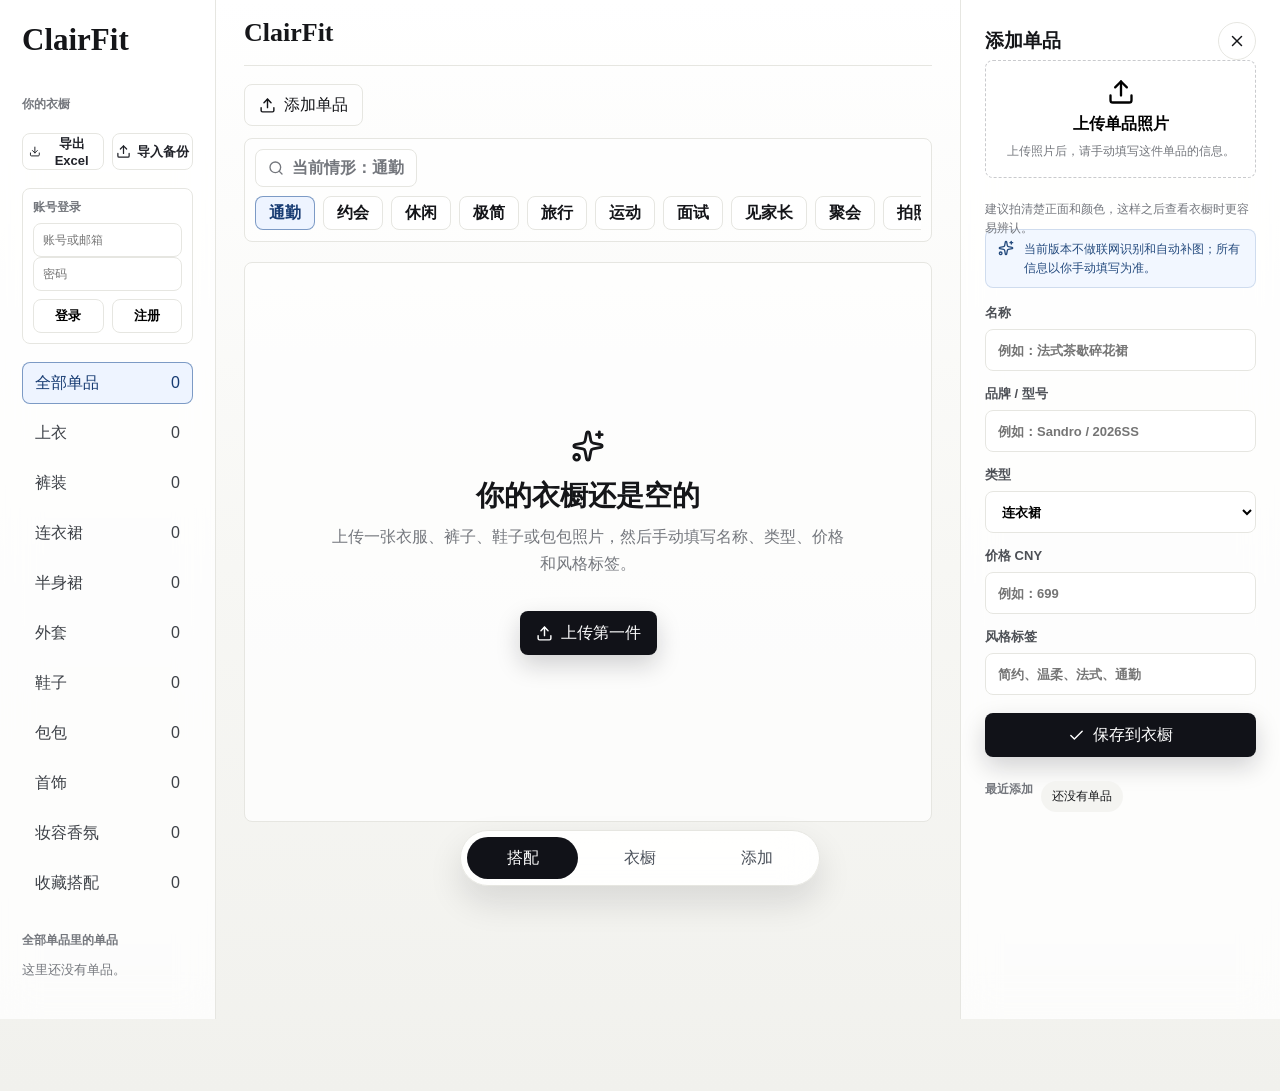
==== commit 3cc30630: "Add files via upload" ====
--- a/index.html
+++ b/index.html
@@ -11,8 +11,8 @@
     <link rel="manifest" href="./manifest.webmanifest" />
     <link rel="icon" href="./icons/icon.svg" type="image/svg+xml" />
     <link rel="apple-touch-icon" href="./icons/icon-180.png" />
-    <script type="module" crossorigin src="./assets/index-DW06o4tp.js"></script>
-    <link rel="stylesheet" crossorigin href="./assets/index-BBB519dL.css">
+    <script type="module" crossorigin src="./assets/index-CPKL1Pew.js"></script>
+    <link rel="stylesheet" crossorigin href="./assets/index-DYsBNLV6.css">
   </head>
   <body>
     <div id="root"></div>
--- a/assets/index-DYsBNLV6.css
+++ b/assets/index-DYsBNLV6.css
@@ -0,0 +1 @@
+:root{color:#151619;background:#f7f7f5;font-family:-apple-system,BlinkMacSystemFont,SF Pro Display,Segoe UI,Microsoft YaHei,sans-serif;--line: #e6e6e1;--muted: #74777d;--soft: #f4f4f1;--ink: #141519;--green: #188f5a;--gold: #a4783f;--blue: #315f9f}*{box-sizing:border-box}body{margin:0;min-width:320px;min-height:100vh;-webkit-font-smoothing:antialiased}button,input,select{font:inherit}button{cursor:pointer}.app-shell{min-height:100vh;display:grid;grid-template-columns:216px minmax(720px,1fr) 320px;background:linear-gradient(180deg,#fff,#f7f7f4 52%,#f1f1ed);padding-bottom:72px}.app-shell.drawer-collapsed{grid-template-columns:216px minmax(720px,1fr) 320px}.mobile-nav{position:fixed;left:50%;bottom:14px;z-index:30;width:min(360px,calc(100vw - 24px));transform:translate(-50%);display:grid;grid-template-columns:repeat(3,1fr);gap:6px;padding:6px;border:1px solid var(--line);border-radius:999px;background:#ffffffeb;-webkit-backdrop-filter:blur(18px);backdrop-filter:blur(18px);box-shadow:0 16px 34px #1112181f}.mobile-nav button{height:42px;border:0;border-radius:999px;background:transparent;color:#4b515a}.mobile-nav button.active{background:#111218;color:#fff}.sidebar,.drawer{background:#ffffffc7;-webkit-backdrop-filter:blur(18px);backdrop-filter:blur(18px);border-color:var(--line);border-style:solid}.sidebar{border-width:0 1px 0 0;padding:22px 22px 24px}.drawer{border-width:0 0 0 1px;padding:22px 24px}.brand{font-family:Georgia,Times New Roman,serif;font-size:31px;font-weight:700;margin-bottom:38px}.compact-brand{margin-bottom:0;font-size:26px}section{margin-bottom:28px}.section-label,.eyebrow{color:var(--muted);font-size:12px;font-weight:700;letter-spacing:0;margin:0 0 12px}.preset-list,.filters,.closet-nav{display:grid;gap:8px}.preset,.filter-row,.category,.topnav,.toolbar button,.icon-button,.panel-title button,.lock-list button,.tabs button,.drawer-head button{border:1px solid var(--line);background:#ffffffb8;color:var(--ink)}.preset,.filter-row,.category{height:42px;border-radius:8px;padding:0 12px;display:flex;align-items:center;justify-content:space-between}.preset{justify-content:flex-start;gap:10px}.preset.active,.category.active{border-color:#315f9f99;background:#eef4ff;color:#173b72}.primary-action,.dark,.save-button{border:0;border-radius:8px;background:#111218;color:#fff;min-height:44px;padding:0 16px;display:inline-flex;align-items:center;justify-content:center;gap:8px;box-shadow:0 10px 24px #1112182e}.primary-action{width:100%;margin-top:12px}.ghost-action{height:40px;border:1px dashed #c7c9cd;border-radius:8px;background:#ffffff85;color:#4b515a}.category{border-color:transparent;background:transparent;color:#3d4147}.workspace{padding:0 28px 30px;overflow:hidden}.topbar{height:66px;display:flex;align-items:center;justify-content:space-between;border-bottom:1px solid var(--line)}.topbar.no-top-nav{justify-content:space-between}.topbar nav,.top-actions,.toolbar,.tag-row,.lock-list,.tabs{display:flex;align-items:center;gap:10px}.topnav{height:42px;padding:0 16px;border-radius:999px;display:inline-flex;align-items:center;gap:8px}.topnav.active{border-color:#1f2025;background:#1f2025;color:#fff}.icon-button,.drawer-head button{width:38px;height:38px;border-radius:50%;display:grid;place-items:center}.profile{width:34px;height:34px;border-radius:50%;background:linear-gradient(135deg,#101216,#785846);color:#fff;display:grid;place-items:center;font-weight:700}.title-row{display:flex;align-items:end;justify-content:space-between;gap:24px;padding:30px 0 20px}.compact-title-row{justify-content:flex-start;padding:18px 0 12px}.title-row h1{font-size:32px;line-height:1.08;margin:0 0 8px}.title-row p{color:var(--muted);margin:0;font-size:14px}.empty-note{min-height:44px;margin:0 0 16px;padding:0 14px;border:1px solid rgba(49,95,159,.18);border-radius:8px;background:#f2f7ff;color:#254b7e;display:flex;align-items:center;gap:9px;font-size:14px}.empty-state{min-height:560px;margin:20px 0 0;border:1px solid var(--line);border-radius:8px;background:#ffffffbd;display:grid;place-items:center;align-content:center;text-align:center;padding:38px}.empty-state h2{margin:14px 0 8px;font-size:28px}.empty-state p{color:var(--muted);max-width:520px;line-height:1.7;margin:0}.empty-actions{display:flex;justify-content:center;gap:10px;margin-top:22px}.home-presets{margin:0 0 14px;border:1px solid var(--line);border-radius:8px;background:#ffffffad;padding:10px}.preset-picker{display:grid;gap:9px}.preset-search{height:38px;border:1px solid var(--line);border-radius:8px;background:#fff;display:grid;grid-template-columns:18px 1fr auto;align-items:center;gap:8px;padding:0 10px}.preset-search input{border:0;outline:0;min-width:0;font:inherit;background:transparent}.preset-search button{min-height:28px;border-radius:7px;padding:0 10px;color:#173b72;background:#eef4ff;border-color:#315f9f42}.preset-summary{height:38px;border:1px solid var(--line);border-radius:8px;background:#fff;display:inline-flex;align-items:center;gap:8px;padding:0 12px;color:var(--muted);font-weight:700;width:fit-content}.preset-row{display:flex;gap:8px;overflow-x:auto;scrollbar-width:none;padding-bottom:1px}.preset-row::-webkit-scrollbar{display:none}.preset-chip{height:34px;flex:0 0 auto;border:1px solid var(--line);border-radius:8px;background:#ffffffe0;color:var(--ink);padding:0 13px;font-weight:700}.preset-chip.active{border-color:#315f9f99;background:#eef4ff;color:#173b72}.addon-picker{margin:0 0 14px;border:1px solid rgba(31,36,43,.1);border-radius:8px;background:#ffffffc2;padding:12px;display:grid;grid-template-columns:minmax(180px,1fr) auto;align-items:center;gap:12px}.addon-picker strong{display:block;font-size:15px}.addon-picker span{color:var(--muted);font-size:13px}.addon-row{display:flex;gap:8px;flex-wrap:wrap;justify-content:flex-end}.addon-chip{min-height:34px;border:1px solid var(--line);border-radius:999px;background:#fff;color:var(--ink);padding:0 13px;font-weight:700}.addon-chip.active{border-color:#1f85567a;background:#eef9f3;color:#16633d}.toolbar button,.panel-title button{min-height:42px;border-radius:8px;padding:0 14px;display:inline-flex;align-items:center;gap:8px}.hint-wrap{position:relative;display:inline-flex}.hint-wrap>span{position:absolute;left:50%;top:calc(100% + 8px);z-index:12;width:190px;transform:translate(-50%);border:1px solid var(--line);border-radius:8px;background:#fffffff5;box-shadow:0 16px 34px #1112181f;color:#4b515a;font-size:12px;line-height:1.45;padding:9px 10px;opacity:0;pointer-events:none;transition:opacity .16s ease}.hint-wrap:hover>span,.hint-wrap:focus-within>span{opacity:1}.button-tip{margin:10px 0 0;color:var(--muted);font-size:12px;line-height:1.55}.soft-active{border-color:#188f5a59!important;background:#ecf8f1!important;color:#1b6d46!important}.backup-actions{display:grid;grid-template-columns:1fr 1fr;gap:8px;margin-bottom:10px}.backup-actions button,.backup-actions label,.edit-action{min-height:36px;border:1px solid var(--line);border-radius:8px;background:#ffffffc7;display:inline-flex;align-items:center;justify-content:center;gap:6px;color:#202229;font-size:13px;font-weight:700}.backup-actions input{display:none}.backup-status{color:#1b6d46;font-size:12px;line-height:1.5;margin:0 0 10px}.cloud-sync{border:1px solid var(--line);border-radius:8px;background:#ffffffad;padding:10px;margin-bottom:10px}.cloud-sync p{color:var(--muted);font-size:12px;font-weight:700;margin:0 0 7px}.cloud-sync input{width:100%;min-width:0;height:34px;border:1px solid var(--line);border-radius:8px;background:#fff;padding:0 9px;font-size:12px}.cloud-sync div{display:grid;grid-template-columns:repeat(auto-fit,minmax(68px,1fr));gap:8px;margin-top:8px}.cloud-sync button{height:34px;border:1px solid var(--line);border-radius:8px;background:#fff;font-size:13px;font-weight:700}.compare-grid{display:grid;grid-template-columns:repeat(3,minmax(0,1fr));gap:16px;align-items:stretch}.mobile-outfit-stack{display:none}.outfit-card,.look-board,.weather-panel,.evidence-panel{border:1px solid var(--line);background:#ffffffb8;border-radius:8px}.outfit-card{padding:14px;min-height:0;transition:border-color .18s ease,transform .18s ease,box-shadow .18s ease}.outfit-card:hover{transform:translateY(-2px)}.outfit-card.selected{border-color:#188f5abf;box-shadow:0 22px 48px #188f5a1f}.card-head,.panel-title,.drawer-head,.metric>div{display:flex;justify-content:space-between;gap:12px}.card-head{align-items:flex-start}.rank{width:28px;height:28px;border-radius:50%;display:grid;place-items:center;background:#202229;color:#fff;font-weight:700}.card-head strong{display:block;font-size:15px}.card-head p,.score span,.metric span,.weather-items span,.evidence-list p,.upload-box span{color:var(--muted);font-size:12px}.score{text-align:right}.score b{color:var(--green);font-size:26px;display:block}.generated-look{min-height:286px;margin:14px 0;border-radius:8px;background:linear-gradient(180deg,#fbfbfa,#f7f5f1);display:grid;grid-template-columns:minmax(0,1fr);grid-template-rows:auto;justify-items:center;gap:10px;padding:12px;overflow:hidden}.stacked-look.has-addons{grid-template-columns:minmax(0,1fr);grid-template-rows:auto auto;align-content:center}.body-stack{width:min(250px,100%);display:grid;grid-template-rows:108px 108px 64px;gap:5px;align-items:stretch;justify-self:center}.has-dress .body-stack{grid-template-rows:180px 34px 64px}.addon-stack{width:min(270px,100%);display:flex;justify-content:center;gap:8px;padding:8px 10px;border:1px solid rgba(29,29,31,.06);border-radius:8px;background:#ffffff9e;box-shadow:inset 0 1px #fffc}.look-piece{-moz-appearance:none;appearance:none;-webkit-appearance:none;min-width:0;border:0!important;background:transparent!important;border-radius:8px;padding:0;overflow:hidden;display:grid;grid-template-rows:minmax(0,1fr) 24px;box-shadow:none;color:inherit}.ghost-piece{opacity:0;pointer-events:none}.look-image{min-height:0;display:grid;place-items:center;overflow:hidden;border-radius:8px}.look-image img{display:block;width:auto;height:auto;max-width:94%;max-height:100%;min-height:0;object-fit:contain;margin:0}.look-placeholder{min-width:58px;min-height:34px;border:1px solid rgba(29,29,31,.08);border-radius:999px;background:#ffffffb8;color:#8a8d93;display:inline-grid;place-items:center;font-size:12px;font-weight:700}.shoe-piece .look-image img{max-width:86%}.addon-piece{width:72px;min-height:78px;flex:0 1 72px;grid-template-rows:52px 20px}.addon-piece .look-image img{max-width:88%;max-height:50px}.look-name{min-width:0;display:block;padding:6px 7px 0;overflow:hidden;text-overflow:ellipsis;white-space:nowrap;font-size:11px;text-align:center;color:#4d5056}.compare-note{min-height:42px;display:-webkit-box;-webkit-line-clamp:2;-webkit-box-orient:vertical;overflow:hidden;color:var(--muted);font-size:12px;line-height:1.55;margin:0 0 10px}.outfit-total{color:#8f6b33;font-size:13px;font-weight:700;margin:-2px 0 10px}.missing-items,.logic-note{color:#777b82;font-size:12px;line-height:1.55;margin:-4px 0 10px}.missing-items{color:#9a5b21}.lock-list{flex-wrap:wrap}.lock-list button{height:28px;border-radius:999px;padding:0 9px;display:inline-flex;align-items:center;gap:5px;font-size:12px}.lock-list button.locked{color:#1b6d46;border-color:#188f5a59;background:#ecf8f1}.item-modal{position:fixed;top:0;right:0;bottom:0;left:0;z-index:60;display:grid;place-items:center;padding:18px;background:#14151957;-webkit-backdrop-filter:blur(12px);backdrop-filter:blur(12px)}.item-modal-card{position:relative;width:min(390px,100%);border:1px solid var(--line);border-radius:12px;background:#fffffff5;box-shadow:0 24px 60px #11121833;padding:16px}.modal-close{position:absolute;right:12px;top:10px;width:32px;height:32px;border:0;background:#f4f4f1e6;border-radius:50%;font-size:22px}.item-modal-card>img,.item-modal-card .detail-placeholder{width:100%;aspect-ratio:1.25 / 1;object-fit:cover;border-radius:8px;background:#f5f5f2}.item-modal-card h2{margin:12px 0}.analysis-grid{display:grid;grid-template-columns:minmax(0,1.6fr) minmax(230px,.8fr);gap:16px;margin-top:16px}.look-board,.weather-panel,.evidence-panel{padding:18px}.panel-title{align-items:flex-start}.panel-title.compact{align-items:center}.panel-title h2,.drawer h2{margin:0;font-size:19px}.panel-title p{color:var(--muted);max-width:680px;margin:8px 0 0;line-height:1.6}.panel-title>span{color:var(--gold);font-size:22px;font-weight:800}.tag-row{margin:16px 0;flex-wrap:wrap}.tag-row span,.saved span{background:var(--soft);border-radius:999px;padding:7px 11px;font-size:12px}.metrics{display:grid;grid-template-columns:repeat(2,minmax(0,1fr));gap:14px 24px}.metric b{color:var(--green)}progress{width:100%;height:7px;border:0;border-radius:999px;overflow:hidden}progress::-webkit-progress-bar{background:#ededeb}progress::-webkit-progress-value{background:linear-gradient(90deg,var(--green),#72c17c)}.weather-items{display:grid;gap:14px;margin-top:18px}.weather-items div{display:grid;grid-template-columns:38px 1fr;gap:5px 12px;align-items:center}.weather-items svg{grid-row:span 2}.drawer-head{align-items:center}.tabs{margin:22px 0;border-bottom:1px solid var(--line)}.tabs button{height:40px;border:0;border-bottom:2px solid transparent;background:transparent}.tabs .active{border-bottom-color:#111218;font-weight:700}.upload-box{width:100%;min-height:118px;border:1px dashed #c9cacd;border-radius:8px;background:#ffffff80;display:grid;place-items:center;gap:6px;padding:16px;margin-bottom:22px}.upload-box img{width:100%;max-height:132px;object-fit:cover;border-radius:8px}.file-input{display:none}.photo-tip{border:1px solid rgba(49,95,159,.18);border-radius:8px;background:#f2f7ff;color:#254b7e;display:grid;grid-template-columns:18px 1fr;gap:8px;padding:10px 12px;font-size:12px;line-height:1.55;margin:-8px 0 16px}.storage-warning{border:1px solid rgba(176,88,35,.22);border-radius:8px;background:#fff5ebdb;color:#8a4b18;font-size:12px;line-height:1.55;margin:-8px 0 16px;padding:10px 12px}form{display:grid;gap:14px}label{display:grid;gap:7px;color:#4d5056;font-size:13px;font-weight:700}input,select{height:42px;border:1px solid var(--line);border-radius:8px;background:#fff;padding:0 12px;outline:none}input:focus,select:focus{border-color:#315f9f8c;box-shadow:0 0 0 3px #315f9f14}.save-button{width:100%;margin-top:4px}.saved{margin-top:24px;display:flex;flex-wrap:wrap;gap:8px}.closet-preview{display:flex;flex-wrap:wrap;gap:8px}.closet-preview .section-label{flex-basis:100%}.closet-preview span{background:var(--soft);border-radius:999px;padding:7px 11px;font-size:12px}.closet-browser{margin-bottom:16px}.closet-items{display:grid;gap:8px}.closet-item{min-height:54px;border:1px solid var(--line);border-radius:8px;background:#ffffffa8;padding:7px;display:grid;grid-template-columns:40px 1fr;align-items:center;gap:9px;text-align:left;color:var(--ink)}.closet-item.active{border-color:#315f9f8c;background:#eef4ff;color:#173b72}.closet-item img,.item-placeholder{width:40px;height:40px;border-radius:8px}.closet-item img{object-fit:cover}.item-placeholder{display:grid;place-items:center;background:var(--soft);font-weight:700}.item-detail{border:1px solid var(--line);border-radius:8px;background:#ffffffb8;padding:12px}.item-detail img,.detail-placeholder{width:100%;aspect-ratio:1 / .72;border-radius:8px;object-fit:cover;background:var(--soft)}.favorite-preview{width:100%;min-height:150px;border-radius:8px;background:#fafaf8;display:grid;grid-template-columns:repeat(2,minmax(0,1fr));gap:8px;padding:8px}.favorite-preview img{width:100%;height:68px;aspect-ratio:auto;object-fit:cover;margin:0}.favorite-preview span{min-height:58px;border:1px solid var(--line);border-radius:8px;display:grid;place-items:center;padding:8px;text-align:center;color:#4d5056;font-size:12px}.outfit-detail dd{word-break:break-word}.detail-placeholder{display:grid;place-items:center;color:var(--muted)}.item-detail h2{margin:12px 0 10px;font-size:18px}.item-detail dl{display:grid;gap:9px;margin:0}.item-detail div{display:grid;gap:3px}.item-detail dt{color:var(--muted);font-size:12px}.item-detail dd{margin:0;color:var(--ink);font-size:13px;line-height:1.45}.danger-action{width:100%;min-height:40px;margin-top:14px;border:1px solid rgba(185,53,53,.22);border-radius:8px;background:#fff5f5;color:#9d2f2f;display:inline-flex;align-items:center;justify-content:center;gap:7px}.muted-copy{color:var(--muted);margin:0;font-size:13px}.floating-add{position:fixed;right:22px;bottom:22px;z-index:20;border:0;border-radius:999px;min-height:46px;padding:0 18px;background:#111218;color:#fff;display:inline-flex;align-items:center;gap:8px;box-shadow:0 16px 34px #11121838}@media(max-width:1180px){.app-shell{grid-template-columns:190px minmax(620px,1fr)}.drawer{grid-column:1 / -1;border-width:1px 0 0;display:grid;grid-template-columns:1fr 1fr;gap:18px 28px}}@media(max-width:820px){.app-shell{display:block;min-height:100vh;padding-bottom:78px}.sidebar,.workspace,.drawer{padding:18px}.mobile-panel{display:none}.mobile-panel.mobile-active{display:block}.brand{margin-bottom:22px}.compact-brand{font-size:25px;margin-bottom:0}.topbar,.title-row,.analysis-grid{display:block}.toolbar,.topbar nav,.top-actions{flex-wrap:wrap;margin-top:12px}.metrics,.evidence-list{grid-template-columns:1fr}.topbar{height:52px}.title-row{padding:16px 0 12px}.title-row h1{font-size:26px}.toolbar{gap:8px}.toolbar button{min-height:38px;padding:0 11px}.home-presets{padding:12px;margin-bottom:12px}.preset-search{height:42px;border-radius:999px}.preset-summary{height:36px;border-radius:999px;max-width:100%}.preset-row{margin:0 -2px}.preset-chip{height:32px;border-radius:999px;font-size:13px}.addon-picker{grid-template-columns:1fr;padding:11px;gap:10px}.addon-row{justify-content:flex-start;flex-wrap:nowrap;overflow-x:auto;scrollbar-width:none}.addon-row::-webkit-scrollbar{display:none}.addon-chip{flex:0 0 auto;min-height:32px;font-size:13px}.compare-grid{display:none}.mobile-outfit-stack{position:relative;display:block;margin:8px 0 12px}.mobile-outfit-stack .outfit-card{position:relative;z-index:3;min-width:0}.stack-shadow{position:absolute;left:14px;right:14px;height:100%;border:1px solid var(--line);border-radius:8px;background:#ffffffa8}.stack-shadow-one{z-index:2;top:8px;transform:scale(.97)}.stack-shadow-two{z-index:1;top:16px;transform:scale(.94)}.generated-look{min-height:330px;padding:10px 8px}.card-head{display:grid;grid-template-columns:34px minmax(0,1fr) 62px;align-items:start}.card-head>div:nth-child(2){min-width:0;text-align:center}.score{min-width:0}.stacked-look.has-addons{grid-template-columns:minmax(0,1fr);grid-template-rows:auto auto;align-content:center;gap:8px}.body-stack{width:min(255px,100%);grid-template-rows:116px 116px 64px;gap:3px}.has-dress .body-stack{grid-template-rows:196px 30px 64px}.addon-stack{width:min(252px,100%);gap:6px;padding:7px 8px}.addon-piece{width:62px;min-height:70px;flex-basis:62px;grid-template-rows:46px 18px}.look-name{padding-top:4px;font-size:11px}.addon-piece .look-name{font-size:10px;padding-inline:2px}.addon-piece .look-image img{max-height:44px}.shoe-piece .look-image img{max-width:92%}.analysis-grid{margin-top:10px}.look-board{padding:14px}.weather-panel,.panel-title p{display:none}.tag-row{margin:10px 0}.metrics{gap:9px}.empty-state{min-height:300px;padding:18px;align-content:center}.empty-state h2{font-size:23px;margin:10px 0 6px}.empty-state p{display:-webkit-box;-webkit-line-clamp:3;-webkit-box-orient:vertical;overflow:hidden;line-height:1.55}.empty-actions{width:100%;display:flex;justify-content:center;margin-top:16px}.empty-actions .primary-action{width:min(210px,100%);min-width:0;white-space:nowrap;justify-content:center}.weather-panel,.evidence-panel{margin-top:14px}.drawer{border-width:0;min-height:calc(100vh - 78px)}.mobile-nav{position:fixed;left:12px;right:12px;bottom:12px;width:auto;transform:none}.floating-add{display:none}}
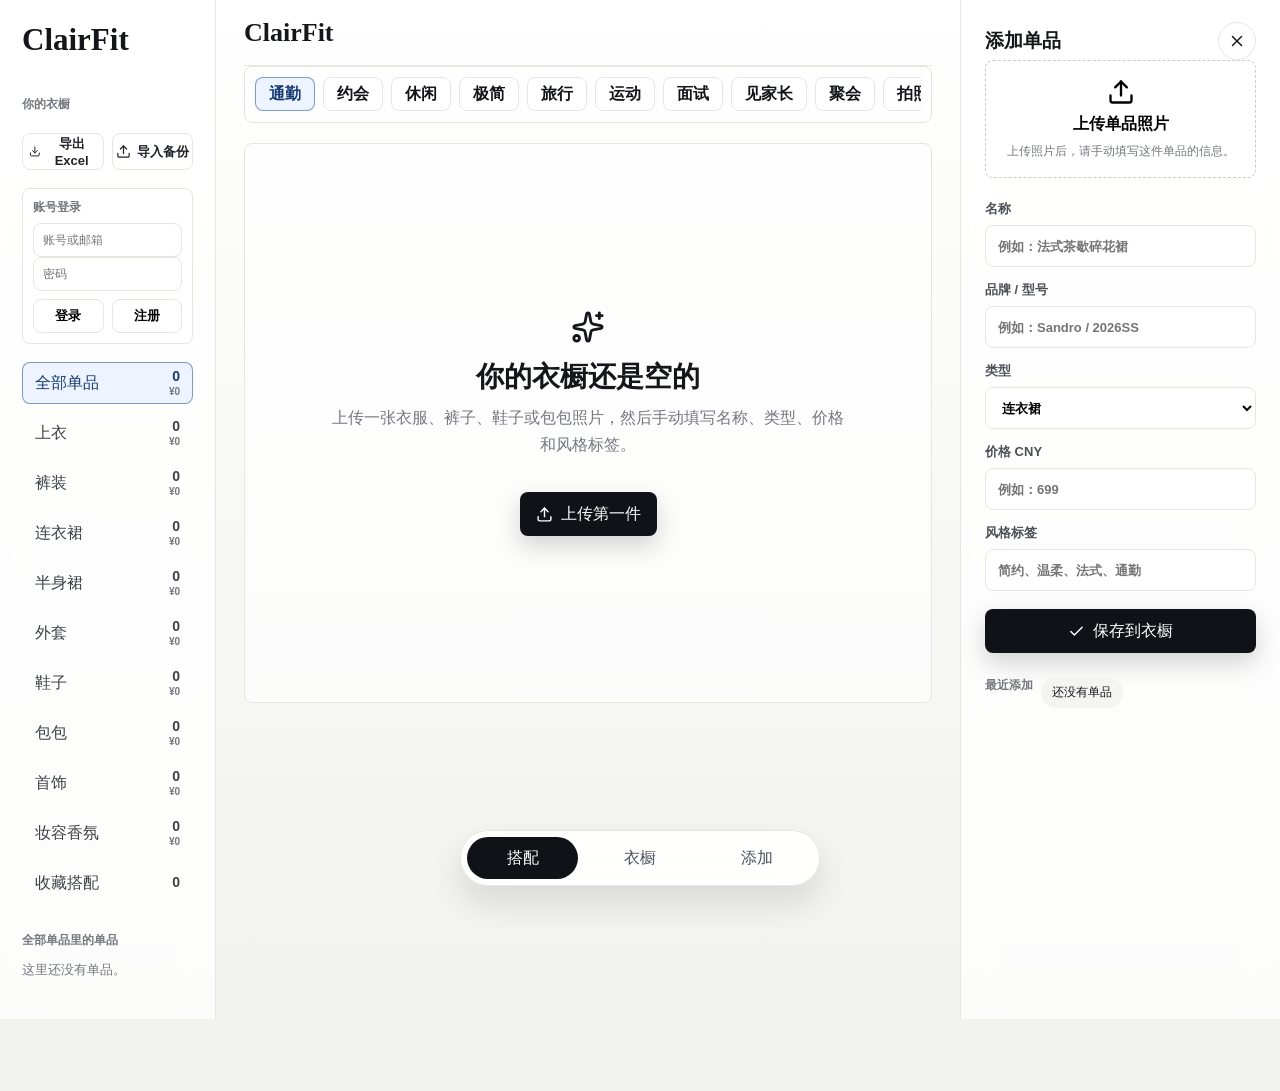
==== commit ac510025: "Add files via upload" ====
--- a/index.html
+++ b/index.html
@@ -11,8 +11,8 @@
     <link rel="manifest" href="./manifest.webmanifest" />
     <link rel="icon" href="./icons/icon.svg" type="image/svg+xml" />
     <link rel="apple-touch-icon" href="./icons/icon-180.png" />
-    <script type="module" crossorigin src="./assets/index-CPKL1Pew.js"></script>
-    <link rel="stylesheet" crossorigin href="./assets/index-DYsBNLV6.css">
+    <script type="module" crossorigin src="./assets/index-B5hyKKVI.js"></script>
+    <link rel="stylesheet" crossorigin href="./assets/index-CWMoItJL.css">
   </head>
   <body>
     <div id="root"></div>
--- a/assets/index-CWMoItJL.css
+++ b/assets/index-CWMoItJL.css
@@ -0,0 +1 @@
+:root{color:#151619;background:#f7f7f5;font-family:-apple-system,BlinkMacSystemFont,SF Pro Display,Segoe UI,Microsoft YaHei,sans-serif;--line: #e6e6e1;--muted: #74777d;--soft: #f4f4f1;--ink: #141519;--green: #188f5a;--gold: #a4783f;--blue: #315f9f}*{box-sizing:border-box}body{margin:0;min-width:320px;min-height:100vh;-webkit-font-smoothing:antialiased}button,input,select{font:inherit}button{cursor:pointer}.app-shell{min-height:100vh;display:grid;grid-template-columns:216px minmax(720px,1fr) 320px;background:linear-gradient(180deg,#fff,#f7f7f4 52%,#f1f1ed);padding-bottom:72px}.app-shell.drawer-collapsed{grid-template-columns:216px minmax(720px,1fr) 320px}.mobile-nav{position:fixed;left:50%;bottom:14px;z-index:30;width:min(360px,calc(100vw - 24px));transform:translate(-50%);display:grid;grid-template-columns:repeat(3,1fr);gap:6px;padding:6px;border:1px solid var(--line);border-radius:999px;background:#ffffffeb;-webkit-backdrop-filter:blur(18px);backdrop-filter:blur(18px);box-shadow:0 16px 34px #1112181f}.mobile-nav button{height:42px;border:0;border-radius:999px;background:transparent;color:#4b515a}.mobile-nav button.active{background:#111218;color:#fff}.sidebar,.drawer{background:#ffffffc7;-webkit-backdrop-filter:blur(18px);backdrop-filter:blur(18px);border-color:var(--line);border-style:solid}.sidebar{border-width:0 1px 0 0;padding:22px 22px 24px}.drawer{border-width:0 0 0 1px;padding:22px 24px}.brand{font-family:Georgia,Times New Roman,serif;font-size:31px;font-weight:700;margin-bottom:38px}.compact-brand{margin-bottom:0;font-size:26px}section{margin-bottom:28px}.section-label,.eyebrow{color:var(--muted);font-size:12px;font-weight:700;letter-spacing:0;margin:0 0 12px}.preset-list,.filters,.closet-nav{display:grid;gap:8px}.preset,.filter-row,.category,.topnav,.toolbar button,.icon-button,.panel-title button,.lock-list button,.tabs button,.drawer-head button{border:1px solid var(--line);background:#ffffffb8;color:var(--ink)}.preset,.filter-row,.category{height:42px;border-radius:8px;padding:0 12px;display:flex;align-items:center;justify-content:space-between}.preset{justify-content:flex-start;gap:10px}.preset.active,.category.active{border-color:#315f9f99;background:#eef4ff;color:#173b72}.primary-action,.dark,.save-button{border:0;border-radius:8px;background:#111218;color:#fff;min-height:44px;padding:0 16px;display:inline-flex;align-items:center;justify-content:center;gap:8px;box-shadow:0 10px 24px #1112182e}.primary-action{width:100%;margin-top:12px}.ghost-action{height:40px;border:1px dashed #c7c9cd;border-radius:8px;background:#ffffff85;color:#4b515a}.category{border-color:transparent;background:transparent;color:#3d4147}.category-meta{display:grid;justify-items:end;gap:1px;line-height:1.1}.category-meta b{font-size:14px}.category-meta small{color:var(--muted);font-size:10px;font-weight:700}.workspace{padding:0 28px 30px;overflow:hidden}.topbar{height:66px;display:flex;align-items:center;justify-content:space-between;border-bottom:1px solid var(--line)}.topbar.no-top-nav{justify-content:space-between}.topbar nav,.top-actions,.toolbar,.tag-row,.lock-list,.tabs{display:flex;align-items:center;gap:10px}.topnav{height:42px;padding:0 16px;border-radius:999px;display:inline-flex;align-items:center;gap:8px}.topnav.active{border-color:#1f2025;background:#1f2025;color:#fff}.icon-button,.drawer-head button{width:38px;height:38px;border-radius:50%;display:grid;place-items:center}.profile{width:34px;height:34px;border-radius:50%;background:linear-gradient(135deg,#101216,#785846);color:#fff;display:grid;place-items:center;font-weight:700}.title-row{display:flex;align-items:end;justify-content:space-between;gap:24px;padding:30px 0 20px}.compact-title-row{justify-content:flex-start;padding:18px 0 12px}.title-row h1{font-size:32px;line-height:1.08;margin:0 0 8px}.title-row p{color:var(--muted);margin:0;font-size:14px}.empty-note{min-height:44px;margin:0 0 16px;padding:0 14px;border:1px solid rgba(49,95,159,.18);border-radius:8px;background:#f2f7ff;color:#254b7e;display:flex;align-items:center;gap:9px;font-size:14px}.empty-state{min-height:560px;margin:20px 0 0;border:1px solid var(--line);border-radius:8px;background:#ffffffbd;display:grid;place-items:center;align-content:center;text-align:center;padding:38px}.empty-state h2{margin:14px 0 8px;font-size:28px}.empty-state p{color:var(--muted);max-width:520px;line-height:1.7;margin:0}.empty-actions{display:flex;justify-content:center;gap:10px;margin-top:22px}.home-presets{margin:0 0 14px;border:1px solid var(--line);border-radius:8px;background:#ffffffad;padding:10px}.preset-picker{display:grid;gap:9px}.preset-search{height:38px;border:1px solid var(--line);border-radius:8px;background:#fff;display:grid;grid-template-columns:18px 1fr auto;align-items:center;gap:8px;padding:0 10px}.preset-search input{border:0;outline:0;min-width:0;font:inherit;background:transparent}.preset-search button{min-height:28px;border-radius:7px;padding:0 10px;color:#173b72;background:#eef4ff;border-color:#315f9f42}.preset-summary{height:38px;border:1px solid var(--line);border-radius:8px;background:#fff;display:inline-flex;align-items:center;gap:8px;padding:0 12px;color:var(--muted);font-weight:700;width:fit-content}.preset-row{display:flex;gap:8px;overflow-x:auto;scrollbar-width:none;padding-bottom:1px}.preset-row::-webkit-scrollbar{display:none}.preset-chip{height:34px;flex:0 0 auto;border:1px solid var(--line);border-radius:8px;background:#ffffffe0;color:var(--ink);padding:0 13px;font-weight:700}.preset-chip.active{border-color:#315f9f99;background:#eef4ff;color:#173b72}.addon-picker{margin:0 0 14px;border:1px solid rgba(31,36,43,.1);border-radius:8px;background:#ffffffc2;padding:12px;display:grid;grid-template-columns:minmax(180px,1fr) auto;align-items:center;gap:12px}.addon-picker strong{display:block;font-size:15px}.addon-picker span{color:var(--muted);font-size:13px}.addon-row{display:flex;gap:8px;flex-wrap:wrap;justify-content:flex-end}.addon-chip{min-height:34px;border:1px solid var(--line);border-radius:999px;background:#fff;color:var(--ink);padding:0 13px;font-weight:700}.addon-chip.active{border-color:#1f85567a;background:#eef9f3;color:#16633d}.toolbar button,.panel-title button{min-height:42px;border-radius:8px;padding:0 14px;display:inline-flex;align-items:center;gap:8px}.hint-wrap{position:relative;display:inline-flex}.hint-wrap>span{position:absolute;left:50%;top:calc(100% + 8px);z-index:12;width:190px;transform:translate(-50%);border:1px solid var(--line);border-radius:8px;background:#fffffff5;box-shadow:0 16px 34px #1112181f;color:#4b515a;font-size:12px;line-height:1.45;padding:9px 10px;opacity:0;pointer-events:none;transition:opacity .16s ease}.hint-wrap:hover>span,.hint-wrap:focus-within>span{opacity:1}.button-tip{margin:10px 0 0;color:var(--muted);font-size:12px;line-height:1.55}.soft-active{border-color:#188f5a59!important;background:#ecf8f1!important;color:#1b6d46!important}.backup-actions{display:grid;grid-template-columns:1fr 1fr;gap:8px;margin-bottom:10px}.backup-actions button,.backup-actions label,.edit-action{min-height:36px;border:1px solid var(--line);border-radius:8px;background:#ffffffc7;display:inline-flex;align-items:center;justify-content:center;gap:6px;color:#202229;font-size:13px;font-weight:700}.backup-actions input{display:none}.backup-status{color:#1b6d46;font-size:12px;line-height:1.5;margin:0 0 10px}.cloud-sync{border:1px solid var(--line);border-radius:8px;background:#ffffffad;padding:10px;margin-bottom:10px}.cloud-sync p{color:var(--muted);font-size:12px;font-weight:700;margin:0 0 7px}.cloud-sync input{width:100%;min-width:0;height:34px;border:1px solid var(--line);border-radius:8px;background:#fff;padding:0 9px;font-size:12px}.cloud-sync div{display:grid;grid-template-columns:repeat(auto-fit,minmax(68px,1fr));gap:8px;margin-top:8px}.cloud-sync button{height:34px;border:1px solid var(--line);border-radius:8px;background:#fff;font-size:13px;font-weight:700}.compare-grid{display:grid;grid-template-columns:repeat(3,minmax(0,1fr));gap:16px;align-items:stretch}.mobile-outfit-stack{display:none}.outfit-card,.look-board,.weather-panel,.evidence-panel{border:1px solid var(--line);background:#ffffffb8;border-radius:8px}.outfit-card{padding:14px;min-height:0;transition:border-color .18s ease,transform .18s ease,box-shadow .18s ease}.outfit-card:hover{transform:translateY(-2px)}.outfit-card.selected{border-color:#188f5abf;box-shadow:0 22px 48px #188f5a1f}.card-head,.panel-title,.drawer-head,.metric>div{display:flex;justify-content:space-between;gap:12px}.card-head{align-items:flex-start}.rank{width:28px;height:28px;border-radius:50%;display:grid;place-items:center;background:#202229;color:#fff;font-weight:700}.card-head strong{display:block;font-size:15px}.card-head p,.score span,.metric span,.weather-items span,.evidence-list p,.upload-box span{color:var(--muted);font-size:12px}.score{text-align:right}.score b{color:var(--green);font-size:26px;display:block}.generated-look{min-height:286px;margin:14px 0;border-radius:8px;background:linear-gradient(180deg,#fbfbfa,#f7f5f1);display:grid;grid-template-columns:minmax(0,1fr);grid-template-rows:auto;justify-items:center;gap:10px;padding:12px;overflow:hidden}.stacked-look.has-addons{grid-template-columns:minmax(0,1fr);grid-template-rows:auto auto;align-content:center}.body-stack{width:min(250px,100%);display:grid;grid-template-rows:var(--upper-row, 108px) var(--bottom-row, 108px) var(--shoes-row, 64px);gap:5px;align-items:stretch;justify-self:center}.has-dress .body-stack{grid-template-rows:var(--upper-row, 180px) var(--bottom-row, 0px) var(--shoes-row, 64px)}.addon-stack{width:min(270px,100%);display:flex;justify-content:center;gap:8px;padding:8px 10px;border:1px solid rgba(29,29,31,.06);border-radius:8px;background:#ffffff9e;box-shadow:inset 0 1px #fffc}.look-piece{-moz-appearance:none;appearance:none;-webkit-appearance:none;min-width:0;border:0!important;background:transparent!important;border-radius:8px;padding:0;overflow:hidden;display:grid;grid-template-rows:minmax(0,1fr);box-shadow:none;color:inherit}.look-piece.no-image{align-self:center;min-height:42px}.ghost-piece{opacity:0;pointer-events:none}.look-image{min-height:0;display:grid;place-items:center;overflow:hidden;border-radius:8px}.look-piece.no-image .look-image{min-height:42px}.look-image img{display:block;width:auto;height:auto;max-width:94%;max-height:100%;min-height:0;object-fit:contain;margin:0}.look-placeholder{min-width:58px;min-height:34px;border:1px solid rgba(29,29,31,.08);border-radius:999px;background:#ffffffb8;color:#8a8d93;display:inline-grid;place-items:center;font-size:12px;font-weight:700}.shoe-piece .look-image img{max-width:86%}.addon-piece{width:72px;min-height:78px;flex:0 1 72px;grid-template-rows:58px}.addon-piece .look-image img{max-width:88%;max-height:50px}.compare-note{min-height:0;display:-webkit-box;-webkit-line-clamp:3;-webkit-box-orient:vertical;overflow:hidden;color:var(--muted);font-size:12px;line-height:1.65;margin:4px 0 14px}.favorite-action{width:100%;min-height:38px;margin:2px 0 10px;border:1px solid var(--line);border-radius:8px;background:#ffffffd1;color:var(--ink);display:inline-flex;align-items:center;justify-content:center;gap:7px;font-weight:800}.favorite-action.saved{border-color:#188f5a59;background:#ecf8f1;color:#1b6d46}.outfit-total{color:#8f6b33;font-size:13px;font-weight:700;margin:0 0 12px}.missing-items,.logic-note{color:#777b82;font-size:12px;line-height:1.55;margin:-4px 0 10px}.missing-items{color:#9a5b21}.lock-list{flex-wrap:wrap}.lock-list button{height:28px;border-radius:999px;padding:0 9px;display:inline-flex;align-items:center;gap:5px;font-size:12px}.lock-list button.locked{color:#1b6d46;border-color:#188f5a59;background:#ecf8f1}.item-modal{position:fixed;top:0;right:0;bottom:0;left:0;z-index:60;display:grid;place-items:center;padding:18px;background:#14151957;-webkit-backdrop-filter:blur(12px);backdrop-filter:blur(12px)}.item-modal-card{position:relative;width:min(390px,100%);border:1px solid var(--line);border-radius:12px;background:#fffffff5;box-shadow:0 24px 60px #11121833;padding:16px}.modal-close{position:absolute;right:12px;top:10px;width:32px;height:32px;border:0;background:#f4f4f1e6;border-radius:50%;font-size:22px}.item-modal-card>img,.item-modal-card .detail-placeholder{width:100%;aspect-ratio:1.25 / 1;object-fit:cover;border-radius:8px;background:#f5f5f2}.item-modal-card h2{margin:12px 0}.analysis-grid{display:grid;grid-template-columns:minmax(0,1.6fr) minmax(230px,.8fr);gap:16px;margin-top:16px}.look-board,.weather-panel,.evidence-panel{padding:18px}.panel-title{align-items:flex-start}.panel-title.compact{align-items:center}.panel-title h2,.drawer h2{margin:0;font-size:19px}.panel-title p{color:var(--muted);max-width:680px;margin:8px 0 0;line-height:1.6}.panel-title>span{color:var(--gold);font-size:22px;font-weight:800}.tag-row{margin:16px 0;flex-wrap:wrap}.tag-row span,.saved span{background:var(--soft);border-radius:999px;padding:7px 11px;font-size:12px}.metrics{display:grid;grid-template-columns:repeat(2,minmax(0,1fr));gap:14px 24px}.metric b{color:var(--green)}progress{width:100%;height:7px;border:0;border-radius:999px;overflow:hidden}progress::-webkit-progress-bar{background:#ededeb}progress::-webkit-progress-value{background:linear-gradient(90deg,var(--green),#72c17c)}.weather-items{display:grid;gap:14px;margin-top:18px}.weather-items div{display:grid;grid-template-columns:38px 1fr;gap:5px 12px;align-items:center}.weather-items svg{grid-row:span 2}.drawer-head{align-items:center}.tabs{margin:22px 0;border-bottom:1px solid var(--line)}.tabs button{height:40px;border:0;border-bottom:2px solid transparent;background:transparent}.tabs .active{border-bottom-color:#111218;font-weight:700}.upload-box{width:100%;min-height:118px;border:1px dashed #c9cacd;border-radius:8px;background:#ffffff80;display:grid;place-items:center;gap:6px;padding:16px;margin-bottom:22px}.upload-box img{width:100%;max-height:132px;object-fit:cover;border-radius:8px}.file-input{display:none}.photo-tip{border:1px solid rgba(49,95,159,.18);border-radius:8px;background:#f2f7ff;color:#254b7e;display:grid;grid-template-columns:18px 1fr;gap:8px;padding:10px 12px;font-size:12px;line-height:1.55;margin:-8px 0 16px}.storage-warning{border:1px solid rgba(176,88,35,.22);border-radius:8px;background:#fff5ebdb;color:#8a4b18;font-size:12px;line-height:1.55;margin:-8px 0 16px;padding:10px 12px}form{display:grid;gap:14px}label{display:grid;gap:7px;color:#4d5056;font-size:13px;font-weight:700}input,select{height:42px;border:1px solid var(--line);border-radius:8px;background:#fff;padding:0 12px;outline:none}input:focus,select:focus{border-color:#315f9f8c;box-shadow:0 0 0 3px #315f9f14}.save-button{width:100%;margin-top:4px}.saved{margin-top:24px;display:flex;flex-wrap:wrap;gap:8px}.closet-preview{display:flex;flex-wrap:wrap;gap:8px}.closet-preview .section-label{flex-basis:100%}.closet-preview span{background:var(--soft);border-radius:999px;padding:7px 11px;font-size:12px}.closet-browser{margin-bottom:16px}.closet-items{display:grid;gap:8px}.closet-item{min-height:54px;border:1px solid var(--line);border-radius:8px;background:#ffffffa8;padding:7px;display:grid;grid-template-columns:40px 1fr;align-items:center;gap:9px;text-align:left;color:var(--ink)}.closet-item.active{border-color:#315f9f8c;background:#eef4ff;color:#173b72}.closet-item img,.item-placeholder{width:40px;height:40px;border-radius:8px}.closet-item img{object-fit:cover}.item-placeholder{display:grid;place-items:center;background:var(--soft);font-weight:700}.item-detail{border:1px solid var(--line);border-radius:8px;background:#ffffffb8;padding:12px}.item-detail img,.detail-placeholder{width:100%;aspect-ratio:1 / .72;border-radius:8px;object-fit:cover;background:var(--soft)}.favorite-preview{width:100%;min-height:150px;border-radius:8px;background:#fafaf8;display:grid;grid-template-columns:repeat(2,minmax(0,1fr));gap:8px;padding:8px}.favorite-preview img{width:100%;height:68px;aspect-ratio:auto;object-fit:cover;margin:0}.favorite-preview span{min-height:58px;border:1px solid var(--line);border-radius:8px;display:grid;place-items:center;padding:8px;text-align:center;color:#4d5056;font-size:12px}.outfit-detail dd{word-break:break-word}.detail-placeholder{display:grid;place-items:center;color:var(--muted)}.item-detail h2{margin:12px 0 10px;font-size:18px}.item-detail dl{display:grid;gap:9px;margin:0}.item-detail div{display:grid;gap:3px}.item-detail dt{color:var(--muted);font-size:12px}.item-detail dd{margin:0;color:var(--ink);font-size:13px;line-height:1.45}.danger-action{width:100%;min-height:40px;margin-top:14px;border:1px solid rgba(185,53,53,.22);border-radius:8px;background:#fff5f5;color:#9d2f2f;display:inline-flex;align-items:center;justify-content:center;gap:7px}.muted-copy{color:var(--muted);margin:0;font-size:13px}.floating-add{position:fixed;right:22px;bottom:22px;z-index:20;border:0;border-radius:999px;min-height:46px;padding:0 18px;background:#111218;color:#fff;display:inline-flex;align-items:center;gap:8px;box-shadow:0 16px 34px #11121838}@media(max-width:1180px){.app-shell{grid-template-columns:190px minmax(620px,1fr)}.drawer{grid-column:1 / -1;border-width:1px 0 0;display:grid;grid-template-columns:1fr 1fr;gap:18px 28px}}@media(max-width:820px){.app-shell{display:block;min-height:100vh;padding-bottom:78px}.sidebar,.workspace,.drawer{padding:18px}.mobile-panel{display:none}.mobile-panel.mobile-active{display:block}.brand{margin-bottom:22px}.compact-brand{font-size:25px;margin-bottom:0}.topbar,.title-row,.analysis-grid{display:block}.toolbar,.topbar nav,.top-actions{flex-wrap:wrap;margin-top:12px}.metrics,.evidence-list{grid-template-columns:1fr}.topbar{height:52px}.title-row{padding:16px 0 12px}.title-row h1{font-size:26px}.toolbar{gap:8px}.toolbar button{min-height:38px;padding:0 11px}.home-presets{padding:8px 0 10px;margin:0 0 8px;border:0;background:transparent}.preset-search{height:42px;border-radius:999px}.preset-summary{height:36px;border-radius:999px;max-width:100%}.preset-row{margin:0 -2px}.preset-chip{height:32px;border-radius:999px;font-size:13px}.addon-picker{grid-template-columns:1fr;padding:11px;gap:10px}.addon-row{justify-content:flex-start;flex-wrap:nowrap;overflow-x:auto;scrollbar-width:none}.addon-row::-webkit-scrollbar{display:none}.addon-chip{flex:0 0 auto;min-height:32px;font-size:13px}.compare-grid{display:none}.mobile-outfit-stack{position:relative;display:block;margin:8px 0 12px}.mobile-outfit-stack .outfit-card{position:relative;z-index:3;min-width:0}.stack-shadow{position:absolute;left:14px;right:14px;height:100%;border:1px solid var(--line);border-radius:8px;background:#ffffffa8}.stack-shadow-one{z-index:2;top:8px;transform:scale(.97)}.stack-shadow-two{z-index:1;top:16px;transform:scale(.94)}.generated-look{min-height:540px;padding:18px 8px}.card-head{display:grid;grid-template-columns:34px minmax(0,1fr) 62px;align-items:start}.card-head>div:nth-child(2){min-width:0;text-align:center}.score{min-width:0}.stacked-look.has-addons{grid-template-columns:minmax(0,1fr);grid-template-rows:auto auto;align-content:center;gap:8px}.body-stack{width:min(310px,100%);grid-template-rows:var(--mobile-upper-row, 172px) var(--mobile-bottom-row, 220px) var(--mobile-shoes-row, 116px);gap:18px}.has-dress .body-stack{grid-template-rows:var(--mobile-upper-row, 320px) var(--mobile-bottom-row, 0px) var(--mobile-shoes-row, 120px)}.look-piece.no-image,.look-piece.no-image .look-image{min-height:48px}.addon-stack{width:min(252px,100%);gap:6px;padding:7px 8px}.addon-piece{width:62px;min-height:56px;flex-basis:62px;grid-template-rows:46px}.addon-piece .look-image img{max-height:44px}.shoe-piece .look-image img{max-width:96%}.compare-note{-webkit-line-clamp:3;font-size:13px;line-height:1.7;margin-top:8px}.favorite-action{min-height:40px}.analysis-grid{margin-top:10px}.look-board{padding:14px}.weather-panel,.panel-title p{display:none}.tag-row{margin:10px 0}.metrics{gap:9px}.empty-state{min-height:300px;padding:18px;align-content:center}.empty-state h2{font-size:23px;margin:10px 0 6px}.empty-state p{display:-webkit-box;-webkit-line-clamp:3;-webkit-box-orient:vertical;overflow:hidden;line-height:1.55}.empty-actions{width:100%;display:flex;justify-content:center;margin-top:16px}.empty-actions .primary-action{width:min(210px,100%);min-width:0;white-space:nowrap;justify-content:center}.weather-panel,.evidence-panel{margin-top:14px}.drawer{border-width:0;min-height:calc(100vh - 78px)}.mobile-nav{position:fixed;left:12px;right:12px;bottom:12px;width:auto;transform:none}.floating-add{display:none}}
